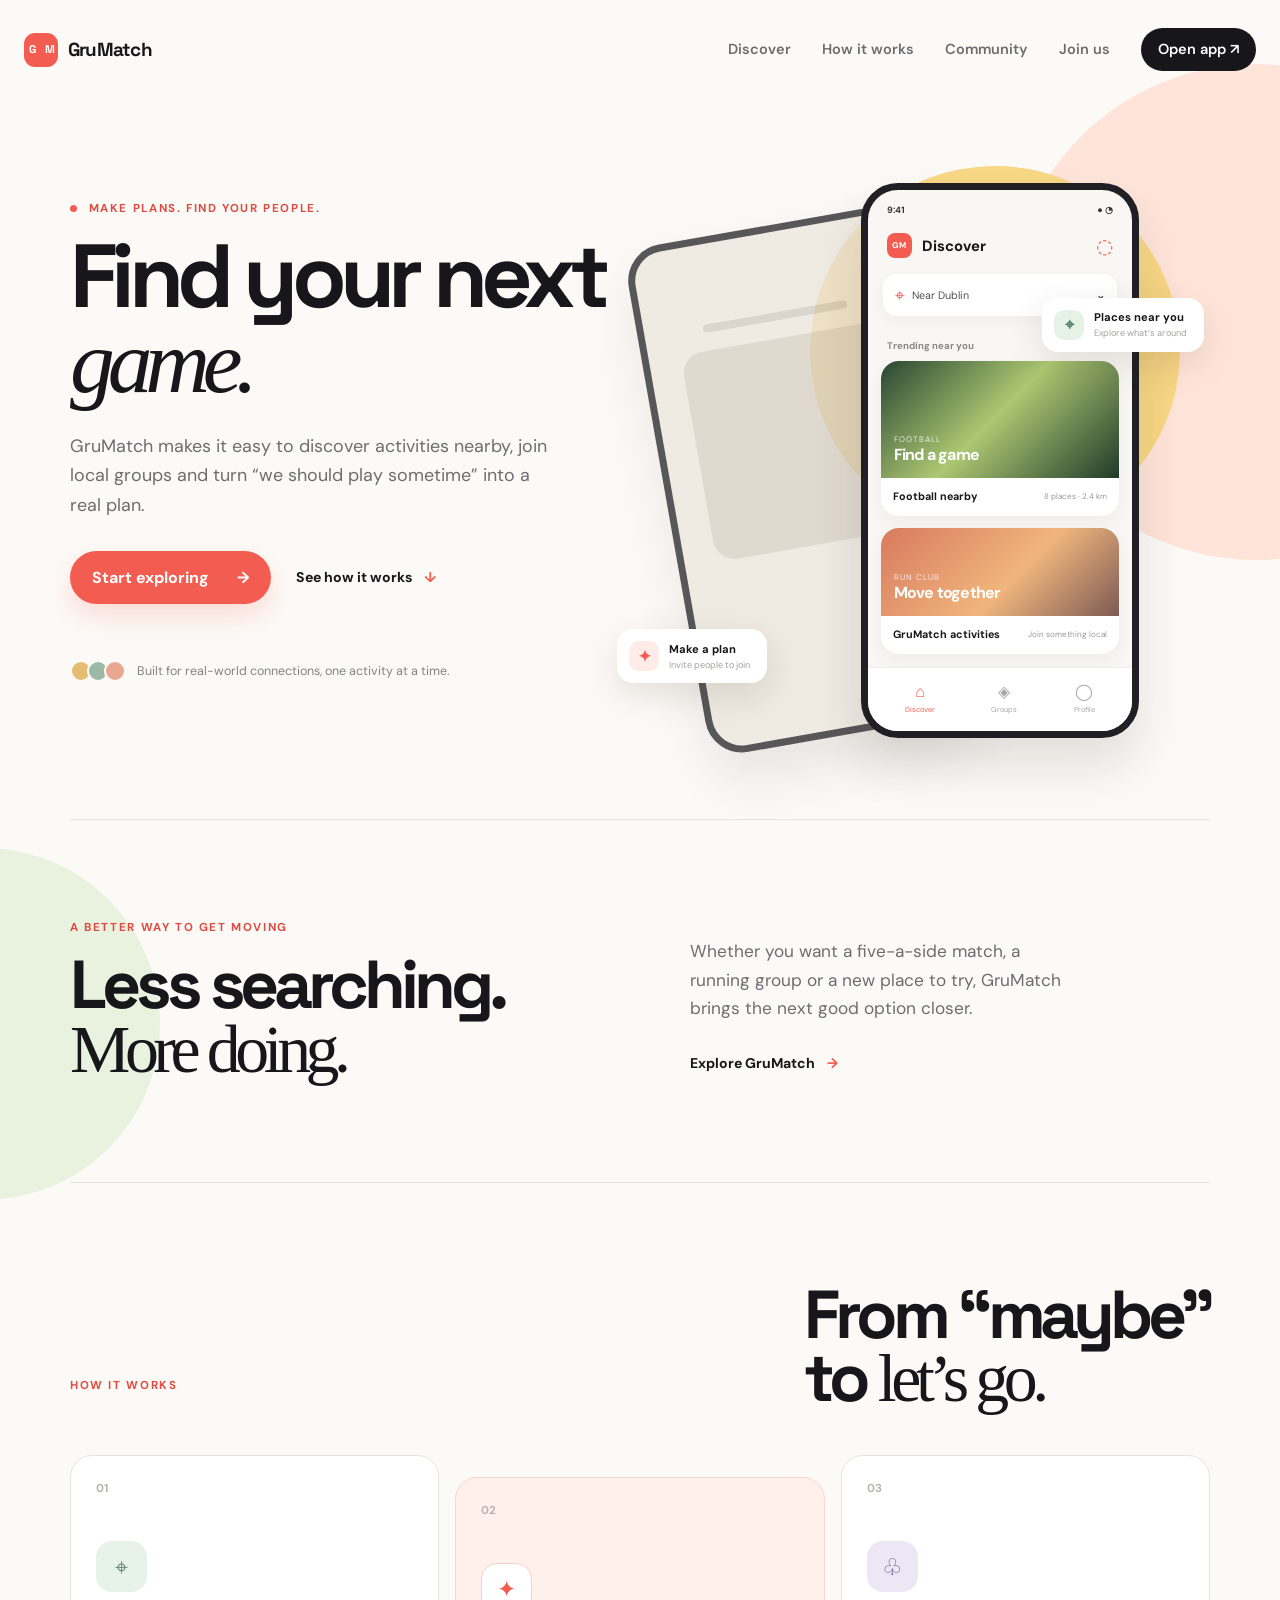
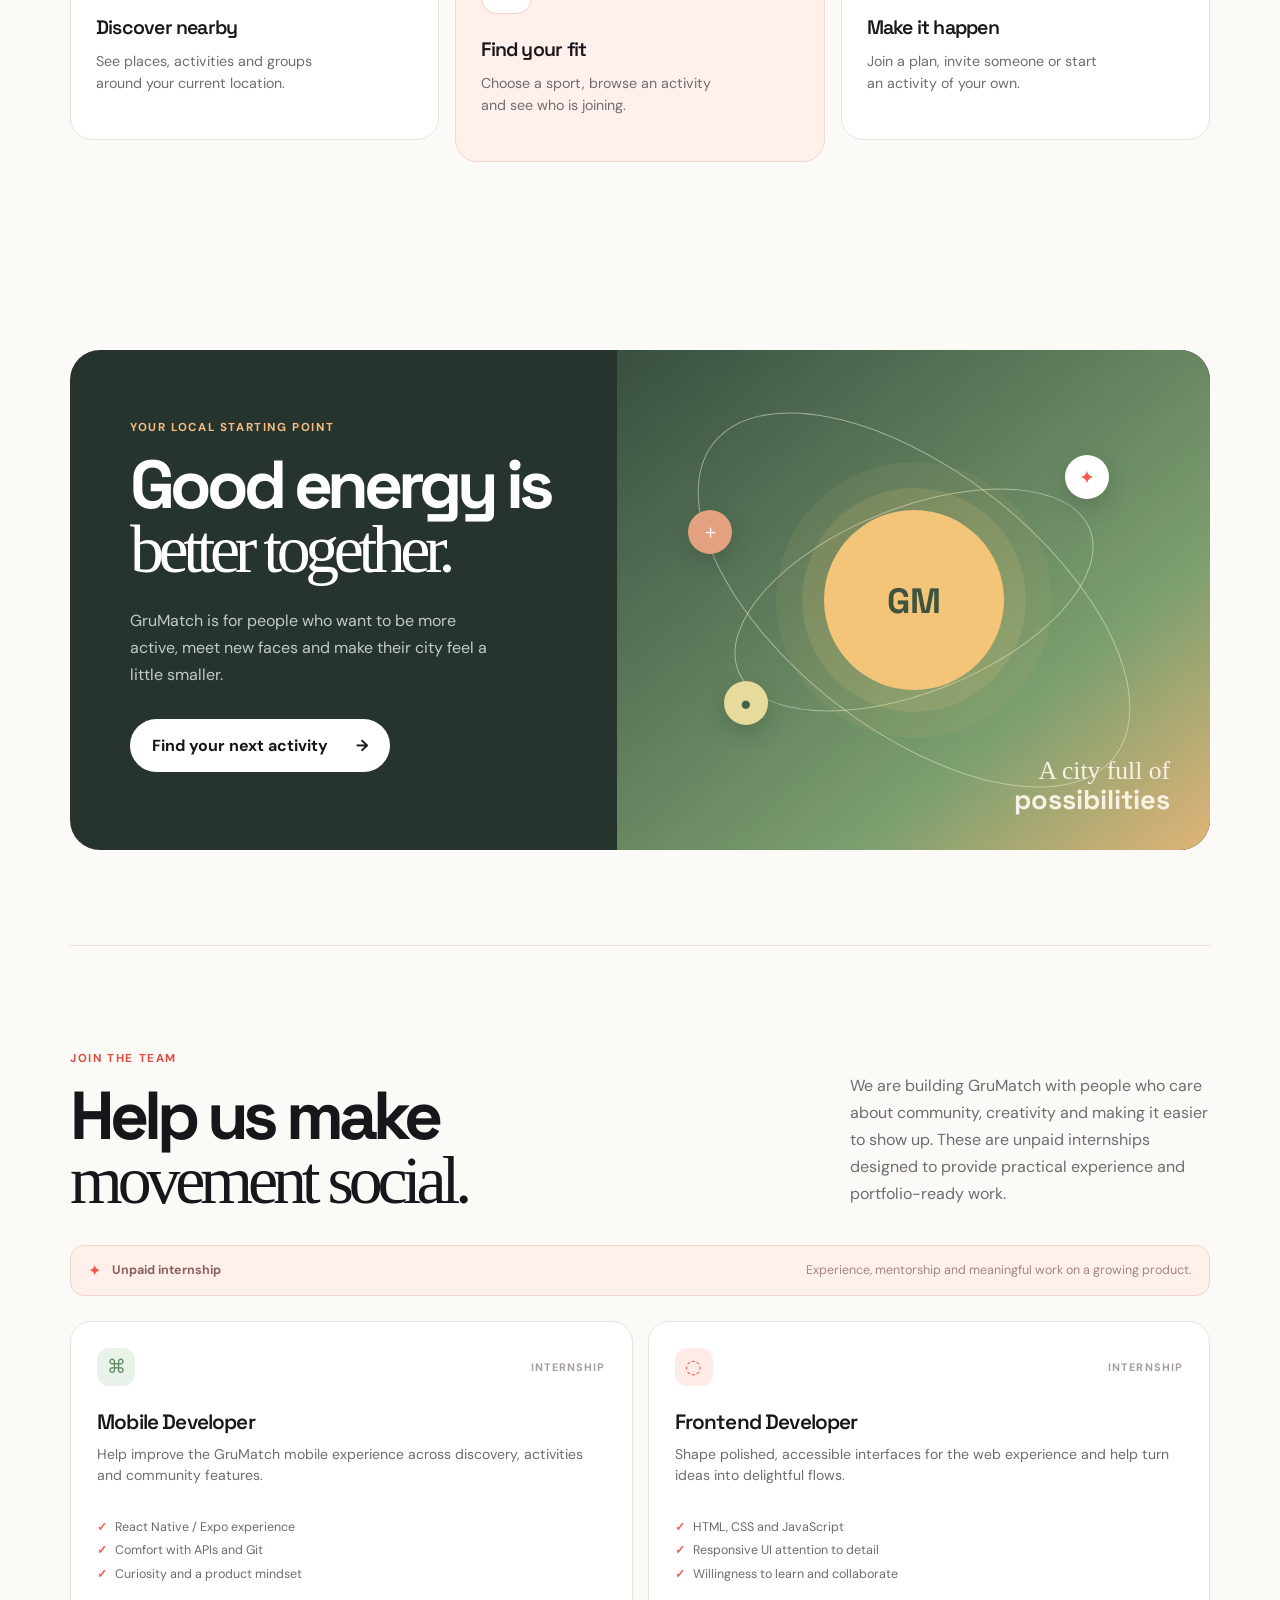
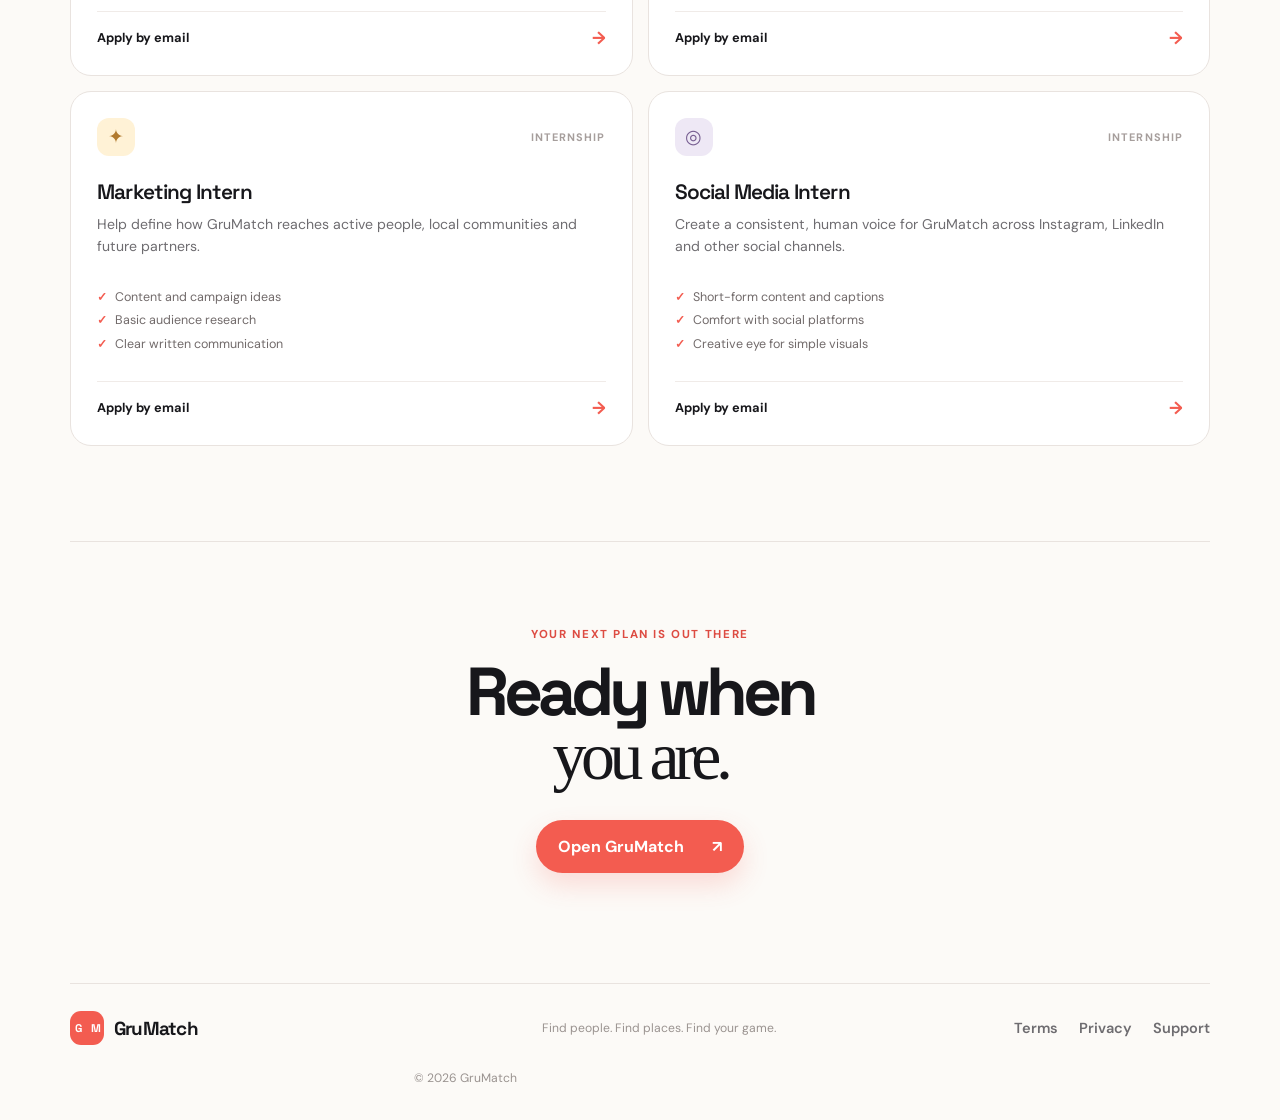
==== index.html @ a86fa511 "Serve landing page from GitHub Pages root" ====
<!doctype html>
<html lang="en">
  <head>
    <meta charset="UTF-8" />
    <meta name="viewport" content="width=device-width, initial-scale=1.0" />
    <meta name="description" content="GruMatch helps you discover nearby sports, activities and people to play with." />
    <meta name="theme-color" content="#f45c4e" />
    <title>GruMatch — Find your next game</title>
    <link rel="preconnect" href="https://fonts.googleapis.com" />
    <link rel="preconnect" href="https://fonts.gstatic.com" crossorigin />
    <link href="https://fonts.googleapis.com/css2?family=DM+Sans:wght@400;500;600;700&family=Space+Grotesk:wght@500;600;700&display=swap" rel="stylesheet" />
    <link rel="stylesheet" href="style.css" />
    <link rel="stylesheet" href="careers.css" />
  </head>
  <body>
    <div class="page-glow page-glow--one" aria-hidden="true"></div>
    <div class="page-glow page-glow--two" aria-hidden="true"></div>
    <header class="site-header">
      <a class="brand" href="#top" aria-label="GruMatch home"><span class="brand-mark" aria-hidden="true"><span>G</span><span>M</span></span><span>GruMatch</span></a>
      <button class="menu-toggle" type="button" aria-expanded="false" aria-controls="site-nav">Menu</button>
      <nav id="site-nav" class="site-nav" aria-label="Main navigation">
        <a href="#discover">Discover</a><a href="#how-it-works">How it works</a><a href="#community">Community</a><a href="#careers">Join us</a><a class="nav-cta" href="https://www.grumatch.com">Open app <span aria-hidden="true">↗</span></a>
      </nav>
    </header>
    <main id="top">
      <section class="hero section-shell">
        <div class="hero-copy">
          <p class="eyebrow"><span class="eyebrow-dot"></span> Make plans. Find your people.</p>
          <h1>Find your next <em>game.</em></h1>
          <p class="hero-lede">GruMatch makes it easy to discover activities nearby, join local groups and turn “we should play sometime” into a real plan.</p>
          <div class="hero-actions"><a class="button button--primary" href="https://www.grumatch.com">Start exploring <span aria-hidden="true">→</span></a><a class="text-link" href="#how-it-works">See how it works <span aria-hidden="true">↓</span></a></div>
          <div class="hero-note"><span class="mini-avatars" aria-hidden="true"><i></i><i></i><i></i></span><span>Built for real-world connections, one activity at a time.</span></div>
        </div>
        <div class="hero-visual" aria-label="GruMatch app preview">
          <div class="sun-disc" aria-hidden="true"></div>
          <div class="phone phone--back" aria-hidden="true"><div class="phone-top"></div><div class="ghost-line"></div><div class="ghost-card"></div></div>
          <div class="phone phone--front">
            <div class="phone-top"><span>9:41</span><span>● ◔</span></div><div class="app-header"><span class="app-logo">GM</span><strong>Discover</strong><span class="bell">◌</span></div>
            <div class="location-pill"><span>⌖</span> Near Dublin <b>⌄</b></div><p class="phone-label">Trending near you</p>
            <div class="activity-card"><div class="activity-art art--football"><span>FOOTBALL</span><strong>Find a game</strong></div><div class="activity-meta"><strong>Football nearby</strong><span>8 places · 2.4 km</span></div></div>
            <div class="activity-card"><div class="activity-art art--run"><span>RUN CLUB</span><strong>Move together</strong></div><div class="activity-meta"><strong>GruMatch activities</strong><span>Join something local</span></div></div>
            <div class="phone-tabs"><span class="active">⌂<small>Discover</small></span><span>◈<small>Groups</small></span><span>◯<small>Profile</small></span></div>
          </div>
          <div class="floating-tag floating-tag--near"><span class="tag-icon">⌖</span><span><strong>Places near you</strong><small>Explore what’s around</small></span></div><div class="floating-tag floating-tag--match"><span class="tag-icon tag-icon--coral">✦</span><span><strong>Make a plan</strong><small>Invite people to join</small></span></div>
        </div>
      </section>
      <section id="discover" class="section-shell section-block discover-block"><div class="section-intro"><p class="eyebrow">A better way to get moving</p><h2>Less searching.<br /><span>More doing.</span></h2></div><div class="discover-copy"><p>Whether you want a five-a-side match, a running group or a new place to try, GruMatch brings the next good option closer.</p><a class="arrow-link" href="https://www.grumatch.com">Explore GruMatch <span>→</span></a></div></section>
      <section id="how-it-works" class="section-shell section-block steps-block"><div class="section-heading"><p class="eyebrow">How it works</p><h2>From “maybe”<br />to <span>let’s go.</span></h2></div><div class="steps-grid"><article class="step-card"><div class="step-number">01</div><div class="step-icon step-icon--pin">⌖</div><h3>Discover nearby</h3><p>See places, activities and groups around your current location.</p></article><article class="step-card step-card--highlight"><div class="step-number">02</div><div class="step-icon step-icon--spark">✦</div><h3>Find your fit</h3><p>Choose a sport, browse an activity and see who is joining.</p></article><article class="step-card"><div class="step-number">03</div><div class="step-icon step-icon--people">♧</div><h3>Make it happen</h3><p>Join a plan, invite someone or start an activity of your own.</p></article></div></section>
      <section id="community" class="section-shell community-block"><div class="community-panel"><div class="community-copy"><p class="eyebrow">Your local starting point</p><h2>Good energy is<br /><span>better together.</span></h2><p>GruMatch is for people who want to be more active, meet new faces and make their city feel a little smaller.</p><a class="button button--light" href="https://www.grumatch.com">Find your next activity <span aria-hidden="true">→</span></a></div><div class="community-art" aria-hidden="true"><div class="orbit orbit--one"></div><div class="orbit orbit--two"></div><div class="community-sun">GM</div><div class="person person--one">✦</div><div class="person person--two">●</div><div class="person person--three">＋</div><div class="community-caption">A city full of<br /><strong>possibilities</strong></div></div></div></section>
      <section id="careers" class="section-shell careers-block">
        <div class="careers-heading"><div><p class="eyebrow">Join the team</p><h2>Help us make<br /><span>movement social.</span></h2></div><p>We are building GruMatch with people who care about community, creativity and making it easier to show up. These are unpaid internships designed to provide practical experience and portfolio-ready work.</p></div>
        <div class="careers-note"><span>✦</span><strong>Unpaid internship</strong><span>Experience, mentorship and meaningful work on a growing product.</span></div>
        <div class="job-grid">
          <article class="job-card"><div class="job-top"><span class="job-icon">⌘</span><span class="job-type">Internship</span></div><h3>Mobile Developer</h3><p>Help improve the GruMatch mobile experience across discovery, activities and community features.</p><ul><li>React Native / Expo experience</li><li>Comfort with APIs and Git</li><li>Curiosity and a product mindset</li></ul><a href="mailto:supportgrumatch@gmail.com?subject=Mobile%20Developer%20Internship" class="job-link">Apply by email <span>→</span></a></article>
          <article class="job-card"><div class="job-top"><span class="job-icon job-icon--coral">◌</span><span class="job-type">Internship</span></div><h3>Frontend Developer</h3><p>Shape polished, accessible interfaces for the web experience and help turn ideas into delightful flows.</p><ul><li>HTML, CSS and JavaScript</li><li>Responsive UI attention to detail</li><li>Willingness to learn and collaborate</li></ul><a href="mailto:supportgrumatch@gmail.com?subject=Frontend%20Developer%20Internship" class="job-link">Apply by email <span>→</span></a></article>
          <article class="job-card"><div class="job-top"><span class="job-icon job-icon--gold">✦</span><span class="job-type">Internship</span></div><h3>Marketing Intern</h3><p>Help define how GruMatch reaches active people, local communities and future partners.</p><ul><li>Content and campaign ideas</li><li>Basic audience research</li><li>Clear written communication</li></ul><a href="mailto:supportgrumatch@gmail.com?subject=Marketing%20Internship" class="job-link">Apply by email <span>→</span></a></article>
          <article class="job-card"><div class="job-top"><span class="job-icon job-icon--purple">◎</span><span class="job-type">Internship</span></div><h3>Social Media Intern</h3><p>Create a consistent, human voice for GruMatch across Instagram, LinkedIn and other social channels.</p><ul><li>Short-form content and captions</li><li>Comfort with social platforms</li><li>Creative eye for simple visuals</li></ul><a href="mailto:supportgrumatch@gmail.com?subject=Social%20Media%20Internship" class="job-link">Apply by email <span>→</span></a></article>
        </div>
      </section>
      <section class="section-shell final-cta"><p class="eyebrow">Your next plan is out there</p><h2>Ready when<br /><span>you are.</span></h2><a class="button button--primary" href="https://www.grumatch.com">Open GruMatch <span aria-hidden="true">↗</span></a></section>
    </main>
    <footer class="site-footer section-shell"><a class="brand" href="#top"><span class="brand-mark" aria-hidden="true"><span>G</span><span>M</span></span><span>GruMatch</span></a><p>Find people. Find places. Find your game.</p><div class="footer-links"><a href="https://www.grumatch.com/terms">Terms</a><a href="https://www.grumatch.com/privacy">Privacy</a><a href="mailto:supportgrumatch@gmail.com">Support</a></div><small>© 2026 GruMatch</small></footer>
    <script>const toggle=document.querySelector('.menu-toggle'),nav=document.querySelector('.site-nav');toggle?.addEventListener('click',()=>{const open=nav.classList.toggle('is-open');toggle.setAttribute('aria-expanded',String(open))});nav?.querySelectorAll('a').forEach(link=>link.addEventListener('click',()=>{nav.classList.remove('is-open');toggle?.setAttribute('aria-expanded','false')}));</script>
  </body>
</html>
---- style.css ----
:root{--ink:#17171b;--muted:#6e6c70;--coral:#f35c50;--coral-dark:#dd4b42;--peach:#fff0ec;--cream:#fcfaf7;--line:#e9e3df;--serif:Georgia,'Times New Roman',serif;--display:'Space Grotesk',sans-serif;--body:'DM Sans',sans-serif}*{box-sizing:border-box}html{scroll-behavior:smooth}body{margin:0;background:var(--cream);color:var(--ink);font-family:var(--body);overflow-x:hidden}.page-glow{position:absolute;z-index:-1;border-radius:50%;pointer-events:none}.page-glow--one{width:31rem;height:31rem;top:4rem;right:-14rem;background:#ffe5d9}.page-glow--two{width:22rem;height:22rem;top:53rem;left:-12rem;background:#e9f1df}.section-shell{width:min(1140px,calc(100% - 48px));margin-inline:auto}.site-header{width:min(1240px,calc(100% - 48px));margin:0 auto;display:flex;align-items:center;justify-content:space-between;padding:28px 0;position:relative;z-index:5}.brand{display:inline-flex;align-items:center;gap:10px;color:var(--ink);font-family:var(--display);font-size:1.18rem;font-weight:700;text-decoration:none;letter-spacing:-.04em}.brand-mark{display:inline-grid;grid-template-columns:1fr 1fr;gap:1px;width:34px;height:34px;background:var(--coral);border-radius:11px;color:#fff;place-items:center;font-family:var(--display);font-size:.7rem;letter-spacing:-.1em;line-height:1}.site-nav{display:flex;align-items:center;gap:31px}.site-nav a,.footer-links a{color:var(--muted);text-decoration:none;font-size:.91rem;font-weight:600}.site-nav a:hover,.footer-links a:hover{color:var(--coral)}.site-nav .nav-cta{padding:12px 17px;background:var(--ink);border-radius:999px;color:#fff}.menu-toggle{display:none;background:none;border:1px solid var(--line);border-radius:99px;padding:9px 14px;font:600 .82rem var(--body)}.hero{display:grid;grid-template-columns:48% 52%;align-items:center;min-height:675px;padding:55px 0 90px}.eyebrow{margin:0 0 18px;color:var(--coral-dark);font-size:.72rem;font-weight:700;letter-spacing:.14em;text-transform:uppercase}.eyebrow-dot{display:inline-block;width:7px;height:7px;margin-right:7px;border-radius:50%;background:var(--coral)}.hero h1,.section-intro h2,.section-heading h2,.community-copy h2,.final-cta h2{margin:0;font:700 clamp(3.6rem,7vw,6.5rem)/.94 var(--display);letter-spacing:-.075em}.hero h1 em,.section-intro h2 span,.section-heading h2 span,.community-copy h2 span,.final-cta h2 span{font-family:var(--serif);font-weight:400;letter-spacing:-.08em}.hero-lede{max-width:490px;margin:28px 0 30px;color:var(--muted);font-size:1.12rem;line-height:1.65}.hero-actions{display:flex;align-items:center;gap:25px}.button{display:inline-flex;align-items:center;gap:28px;border-radius:999px;padding:16px 22px;font-weight:700;text-decoration:none;transition:transform .2s,background .2s}.button:hover{transform:translateY(-2px)}.button--primary{background:var(--coral);color:#fff;box-shadow:0 12px 27px #f35c5030}.button--primary:hover{background:var(--coral-dark)}.button--light{background:#fff;color:var(--ink)}.text-link,.arrow-link{color:var(--ink);text-decoration:none;font-size:.88rem;font-weight:700}.text-link span,.arrow-link span{margin-left:9px;color:var(--coral)}.hero-note{display:flex;align-items:center;gap:11px;margin-top:56px;color:#858187;font-size:.78rem}.mini-avatars{display:flex}.mini-avatars i{display:block;width:22px;height:22px;border:2px solid var(--cream);border-radius:50%;margin-left:-5px;background:#eaa690}.mini-avatars i:first-child{margin-left:0;background:#e6bb72}.mini-avatars i:nth-child(2){background:#9cb9a6}.hero-visual{position:relative;min-height:575px}.sun-disc{position:absolute;right:5%;top:2%;width:370px;height:370px;background:#f8d785;border-radius:50%}.phone{position:absolute;width:278px;border:7px solid #202024;border-radius:37px;background:#f9f7f4;box-shadow:0 28px 50px #2a1e191f}.phone--back{left:8%;top:12%;height:515px;transform:rotate(-10deg);background:#ebe5dc;opacity:.75}.phone--back .phone-top{height:50px}.ghost-line{width:55%;height:8px;margin:30px auto 18px;border-radius:10px;background:#d0c9bf}.ghost-card{width:76%;height:210px;margin:auto;border-radius:22px;background:#d7cfc4}.phone--front{right:12%;top:5%;height:555px;overflow:hidden;z-index:2}.phone-top{display:flex;justify-content:space-between;padding:14px 19px 5px;color:#343338;font-size:.57rem;font-weight:700}.app-header{display:flex;align-items:center;gap:10px;padding:12px 19px 15px;font-size:.93rem}.app-logo{display:grid;width:25px;height:25px;place-items:center;border-radius:8px;background:var(--coral);color:#fff;font-size:.52rem;font-weight:700}.bell{margin-left:auto;color:var(--coral);font-size:1.25rem}.location-pill{display:flex;align-items:center;gap:7px;margin:0 15px;padding:10px 12px;border-radius:14px;background:#fff;color:#55515a;font-size:.67rem;box-shadow:0 5px 15px #32200e0b}.location-pill span{color:var(--coral);font-size:1.05rem}.location-pill b{margin-left:auto}.phone-label{padding:0 19px;margin:23px 0 9px;font-size:.6rem;color:#89858b;font-weight:700}.activity-card{margin:0 13px 12px;overflow:hidden;border-radius:18px;background:#fff;box-shadow:0 7px 17px #3020150c}.activity-art{height:117px;padding:13px;display:flex;flex-direction:column;justify-content:flex-end;color:#fff}.activity-art span{font-size:.5rem;letter-spacing:.12em;opacity:.82}.activity-art strong{font-size:1rem;letter-spacing:-.05em}.art--football{background:linear-gradient(135deg,#284633,#adc872 48%,#203a2a)}.art--run{height:88px;background:linear-gradient(135deg,#d87a5f,#f1b67d 56%,#7d5a55)}.activity-meta{display:flex;justify-content:space-between;gap:5px;padding:11px 12px 13px;align-items:center}.activity-meta strong{font-size:.67rem}.activity-meta span{color:#9a9597;font-size:.5rem}.phone-tabs{position:absolute;bottom:0;left:0;right:0;display:flex;justify-content:space-around;padding:13px 9px 17px;background:#fff;border-top:1px solid #f0ece9}.phone-tabs span{display:flex;align-items:center;flex-direction:column;color:#aaa5a5;font-size:1rem}.phone-tabs span.active{color:var(--coral)}.phone-tabs small{margin-top:3px;font-size:.46rem}.floating-tag{display:flex;position:absolute;align-items:center;gap:10px;z-index:3;padding:12px 17px 12px 12px;background:#fff;border-radius:16px;box-shadow:0 12px 35px #432d2020}.floating-tag strong,.floating-tag small{display:block}.floating-tag strong{font-size:.7rem}.floating-tag small{margin-top:3px;color:#aaa0a0;font-size:.57rem}.tag-icon{display:grid;width:30px;height:30px;place-items:center;border-radius:10px;background:#e6f2e6;color:#56836a;font-weight:700}.tag-icon--coral{background:#ffebe7;color:var(--coral)}.floating-tag--near{top:25%;right:1%}.floating-tag--match{bottom:8%;left:0}.section-block{padding:100px 0}.discover-block{display:grid;grid-template-columns:1fr 1fr;gap:100px;border-top:1px solid var(--line)}.section-intro h2,.section-heading h2,.community-copy h2,.final-cta h2{font-size:clamp(3rem,5.3vw,5.3rem)}.discover-copy{align-self:end;max-width:380px;padding-bottom:9px}.discover-copy p{margin:0 0 29px;color:var(--muted);font-size:1.08rem;line-height:1.65}.steps-block{border-top:1px solid var(--line)}.section-heading{display:flex;align-items:end;justify-content:space-between;margin-bottom:44px}.steps-grid{display:grid;grid-template-columns:repeat(3,1fr);gap:16px}.step-card{position:relative;min-height:285px;padding:25px;border:1px solid var(--line);border-radius:22px;background:#fff}.step-card--highlight{background:var(--peach);border-color:#f6d6ce;transform:translateY(22px)}.step-number{color:#b9b2ad;font-size:.72rem;font-weight:700}.step-icon{display:grid;width:51px;height:51px;margin:45px 0 23px;place-items:center;border-radius:16px;background:#e7f2e8;color:#628a70;font-size:1.45rem}.step-icon--spark{background:#fff;color:var(--coral);border:1px solid #f5d1ca}.step-icon--people{background:#ede7f5;color:#776292}.step-card h3{margin:0 0 10px;font:600 1.22rem var(--display);letter-spacing:-.04em}.step-card p{max-width:230px;margin:0;color:var(--muted);font-size:.89rem;line-height:1.55}.community-block{padding:110px 0 95px}.community-panel{display:grid;grid-template-columns:48% 52%;min-height:500px;overflow:hidden;border-radius:30px;background:#26342d;color:#fff}.community-copy{padding:70px 60px}.community-copy .eyebrow{color:#f8bd83}.community-copy p:not(.eyebrow){max-width:360px;margin:25px 0 31px;color:#c1cbc4;line-height:1.7}.community-art{position:relative;overflow:hidden;background:linear-gradient(140deg,#384f41,#7b9f6f 70%,#e1b477)}.community-sun{position:absolute;left:50%;top:50%;display:grid;width:180px;height:180px;place-items:center;transform:translate(-50%,-50%);border-radius:50%;background:#f2c579;color:#40533f;font:700 2.2rem var(--display);box-shadow:0 0 0 22px #f2c57925,0 0 0 48px #f2c57912}.orbit{position:absolute;left:50%;top:50%;border:1px solid #f8f2dc80;border-radius:50%;transform:translate(-50%,-50%) rotate(-22deg)}.orbit--one{width:380px;height:185px}.orbit--two{width:510px;height:260px;transform:translate(-50%,-50%) rotate(38deg)}.person{position:absolute;display:grid;width:44px;height:44px;place-items:center;border-radius:50%;background:#fff;color:var(--coral);font-size:1.2rem;box-shadow:0 8px 20px #26342d38}.person--one{top:21%;right:17%}.person--two{bottom:25%;left:18%;background:#e7db9c;color:#43604a}.person--three{top:32%;left:12%;background:#e3a17f;color:#fff}.community-caption{position:absolute;right:40px;bottom:35px;text-align:right;color:#f8f1e5;font:400 1.6rem/1.1 var(--serif)}.community-caption strong{font-family:var(--display);font-size:1.7rem}.final-cta{padding:85px 0 110px;text-align:center;border-top:1px solid var(--line)}.final-cta h2{margin-bottom:32px}.site-footer{display:grid;grid-template-columns:1fr 1fr auto;align-items:center;gap:25px;padding:27px 0 34px;border-top:1px solid var(--line)}.site-footer p,.site-footer small{color:#9a9390;font-size:.76rem}.site-footer p{margin:0}.footer-links{display:flex;justify-content:center;gap:21px}.site-footer small{text-align:right}@media(max-width:850px){.site-header{padding:20px 0}.menu-toggle{display:block}.site-nav{display:none;position:absolute;left:0;right:0;top:72px;flex-direction:column;align-items:stretch;gap:0;padding:10px;border:1px solid var(--line);border-radius:16px;background:#fff;box-shadow:0 15px 35px #27160e1b}.site-nav.is-open{display:flex}.site-nav a{padding:14px 12px}.site-nav .nav-cta{text-align:center}.hero{grid-template-columns:1fr;padding-top:40px}.hero-copy{max-width:620px}.hero-visual{margin:35px auto 0;width:min(100%,540px)}.discover-block{gap:42px}.community-copy{padding:55px 36px}.site-footer{grid-template-columns:1fr 1fr}.site-footer p{display:none}.site-footer small{text-align:left}}@media(max-width:560px){.section-shell,.site-header{width:calc(100% - 34px)}.hero{min-height:auto;padding:36px 0 50px}.hero h1{font-size:3.55rem}.hero-lede{font-size:1rem}.hero-actions{align-items:flex-start;flex-direction:column;gap:18px}.hero-note{margin-top:38px;line-height:1.4}.hero-visual{min-height:500px;transform:scale(.84);transform-origin:top center;width:120%;margin-left:-10%;margin-bottom:-68px}.sun-disc{width:295px;height:295px}.phone--front{right:8%}.phone--back{left:2%}.floating-tag--near{right:-3%}.floating-tag--match{left:-2%}.section-block{padding:73px 0}.discover-block{display:block}.discover-copy{margin-top:30px}.section-heading{display:block;margin-bottom:29px}.steps-grid{grid-template-columns:1fr;gap:12px}.step-card--highlight{transform:none}.step-card{min-height:220px}.step-icon{margin:28px 0 18px}.community-block{padding:65px 0}.community-panel{display:block}.community-copy{padding:45px 27px}.community-art{min-height:330px}.site-footer{display:flex;flex-wrap:wrap;justify-content:space-between}.footer-links{order:3;width:100%;justify-content:flex-start}.site-footer small{margin-left:auto}.final-cta{padding:70px 0 85px}}
---- careers.css ----
.careers-block{padding:105px 0 95px;border-top:1px solid var(--line)}
.careers-heading{display:grid;grid-template-columns:1fr 360px;align-items:end;gap:80px;margin-bottom:32px}
.careers-heading h2{margin:0;font:700 clamp(3rem,5.3vw,5.3rem)/.94 var(--display);letter-spacing:-.075em}
.careers-heading h2 span{font-family:var(--serif);font-weight:400}
.careers-heading>p{margin:0 0 5px;color:var(--muted);font-size:1rem;line-height:1.7}
.careers-note{display:flex;align-items:center;gap:11px;margin-bottom:25px;padding:14px 17px;border:1px solid #f3d4cb;border-radius:14px;background:var(--peach);color:#8c625c;font-size:.78rem}
.careers-note span:first-child{color:var(--coral);font-size:1rem}.careers-note span:last-child{margin-left:auto;color:#a4857f}
.job-grid{display:grid;grid-template-columns:repeat(2,1fr);gap:15px}.job-card{padding:26px;border:1px solid var(--line);border-radius:21px;background:#fff;transition:transform .2s,box-shadow .2s}.job-card:hover{transform:translateY(-3px);box-shadow:0 16px 35px #3921160c}.job-top{display:flex;align-items:center;justify-content:space-between}.job-icon{display:grid;width:38px;height:38px;place-items:center;border-radius:12px;background:#e8f2e8;color:#5f8c68;font-size:1.18rem}.job-icon--coral{background:#ffebe7;color:var(--coral)}.job-icon--gold{background:#fff2d6;color:#b17a2e}.job-icon--purple{background:#eee8f5;color:#765d90}.job-type{color:#a69e9c;font-size:.68rem;font-weight:700;text-transform:uppercase;letter-spacing:.1em}.job-card h3{margin:23px 0 9px;font:600 1.3rem var(--display);letter-spacing:-.04em}.job-card>p{min-height:55px;margin:0;color:var(--muted);font-size:.88rem;line-height:1.55}.job-card ul{margin:17px 0 24px;padding:0;list-style:none;color:#716a6a;font-size:.78rem;line-height:1.9}.job-card li:before{content:'✓';margin-right:8px;color:var(--coral);font-weight:700}.job-link{display:flex;align-items:center;justify-content:space-between;padding-top:15px;border-top:1px solid #f0ebe8;color:var(--ink);font-size:.8rem;font-weight:700;text-decoration:none}.job-link span{color:var(--coral);font-size:1.1rem}
@media(max-width:850px){.careers-heading{grid-template-columns:1fr;gap:27px}.careers-heading>p{max-width:560px}.job-grid{grid-template-columns:1fr}}
@media(max-width:560px){.careers-block{padding:73px 0 65px}.careers-note{align-items:flex-start;flex-wrap:wrap}.careers-note span:last-child{width:100%;margin-left:28px}.job-card{padding:22px}.job-card>p{min-height:0}}
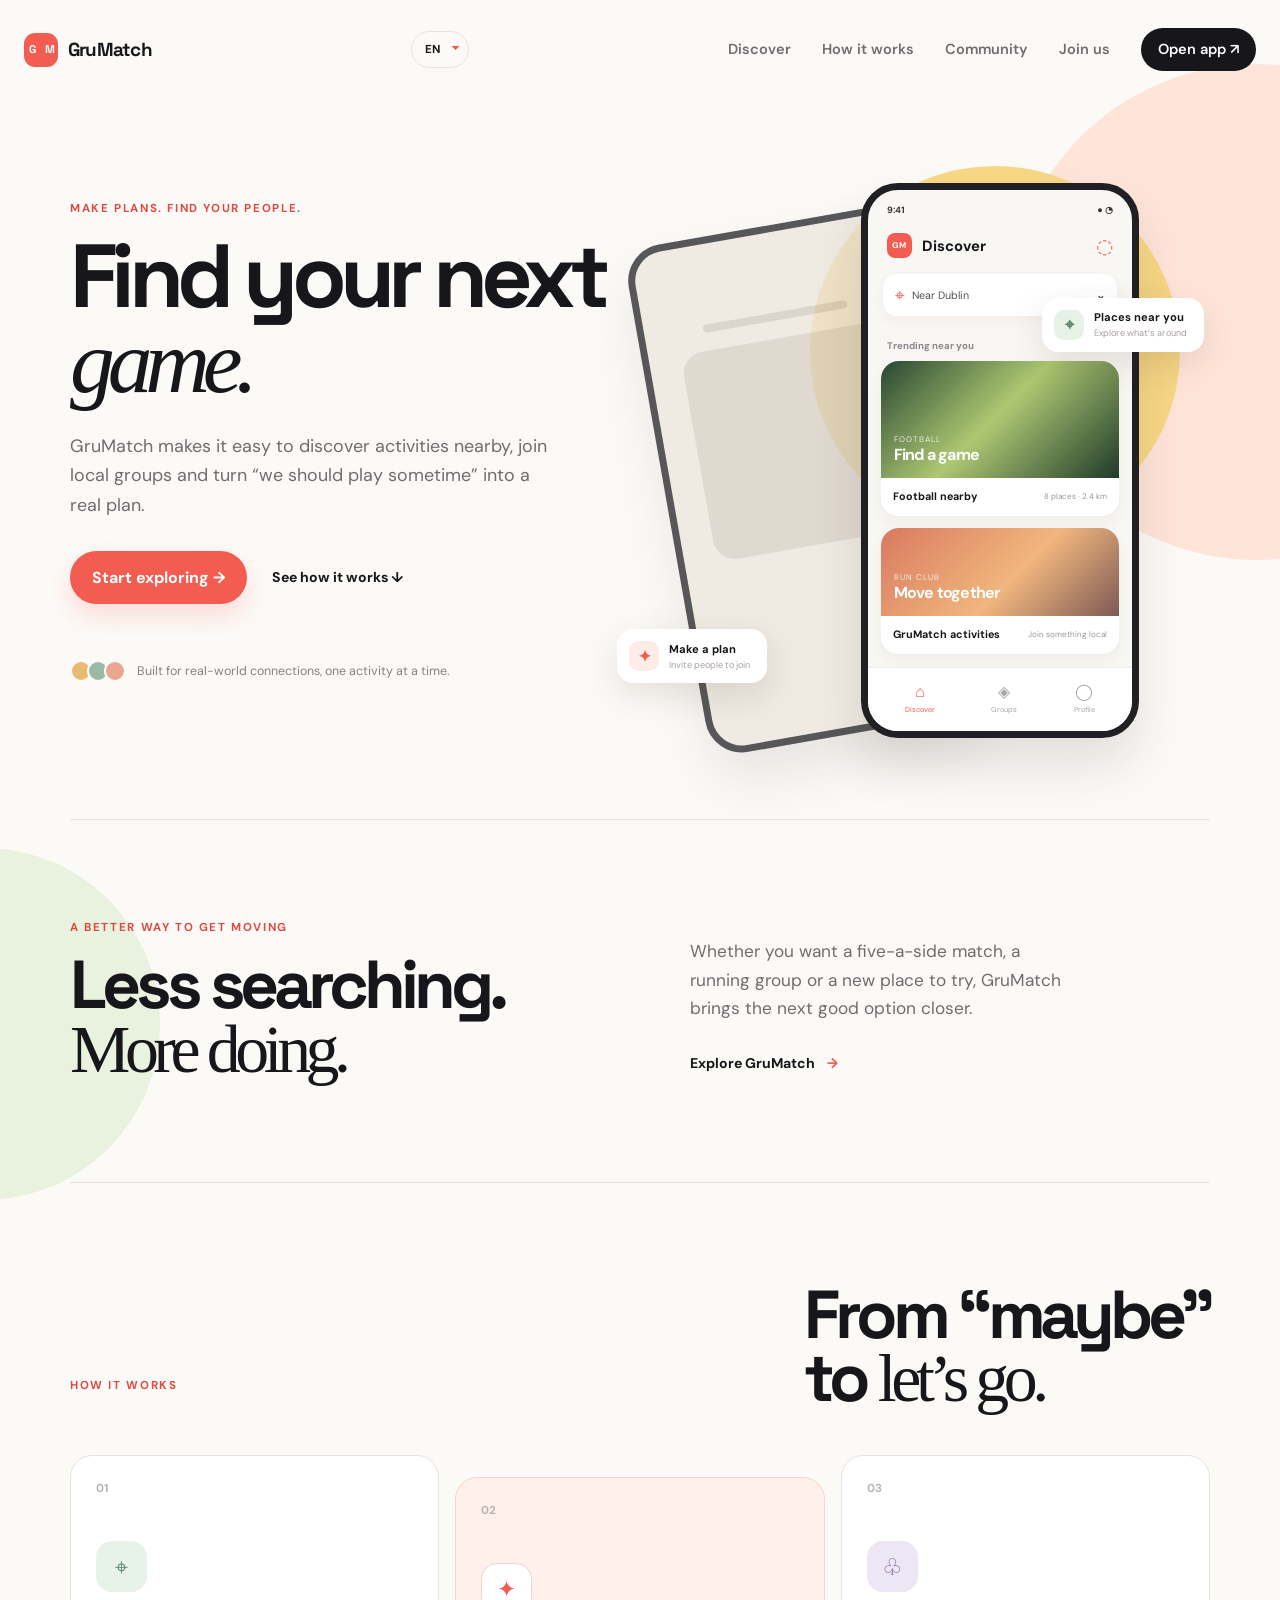
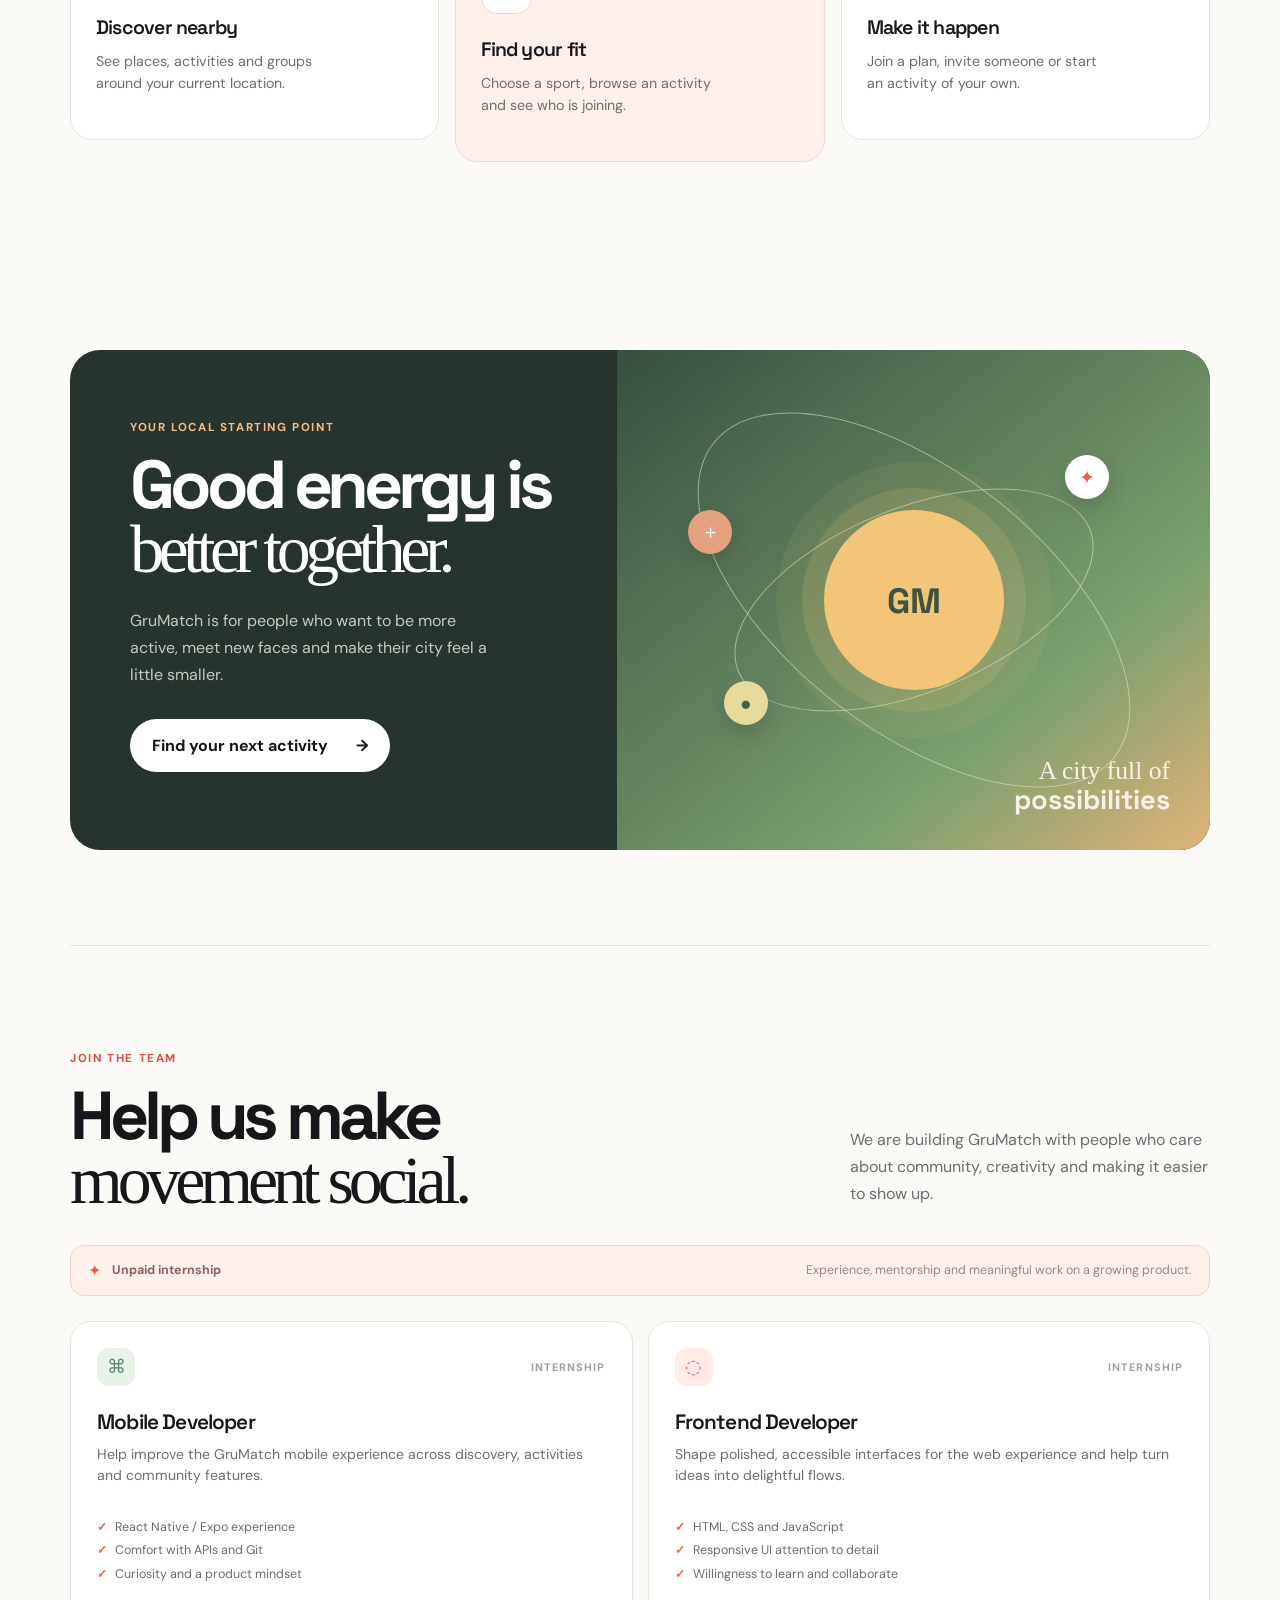
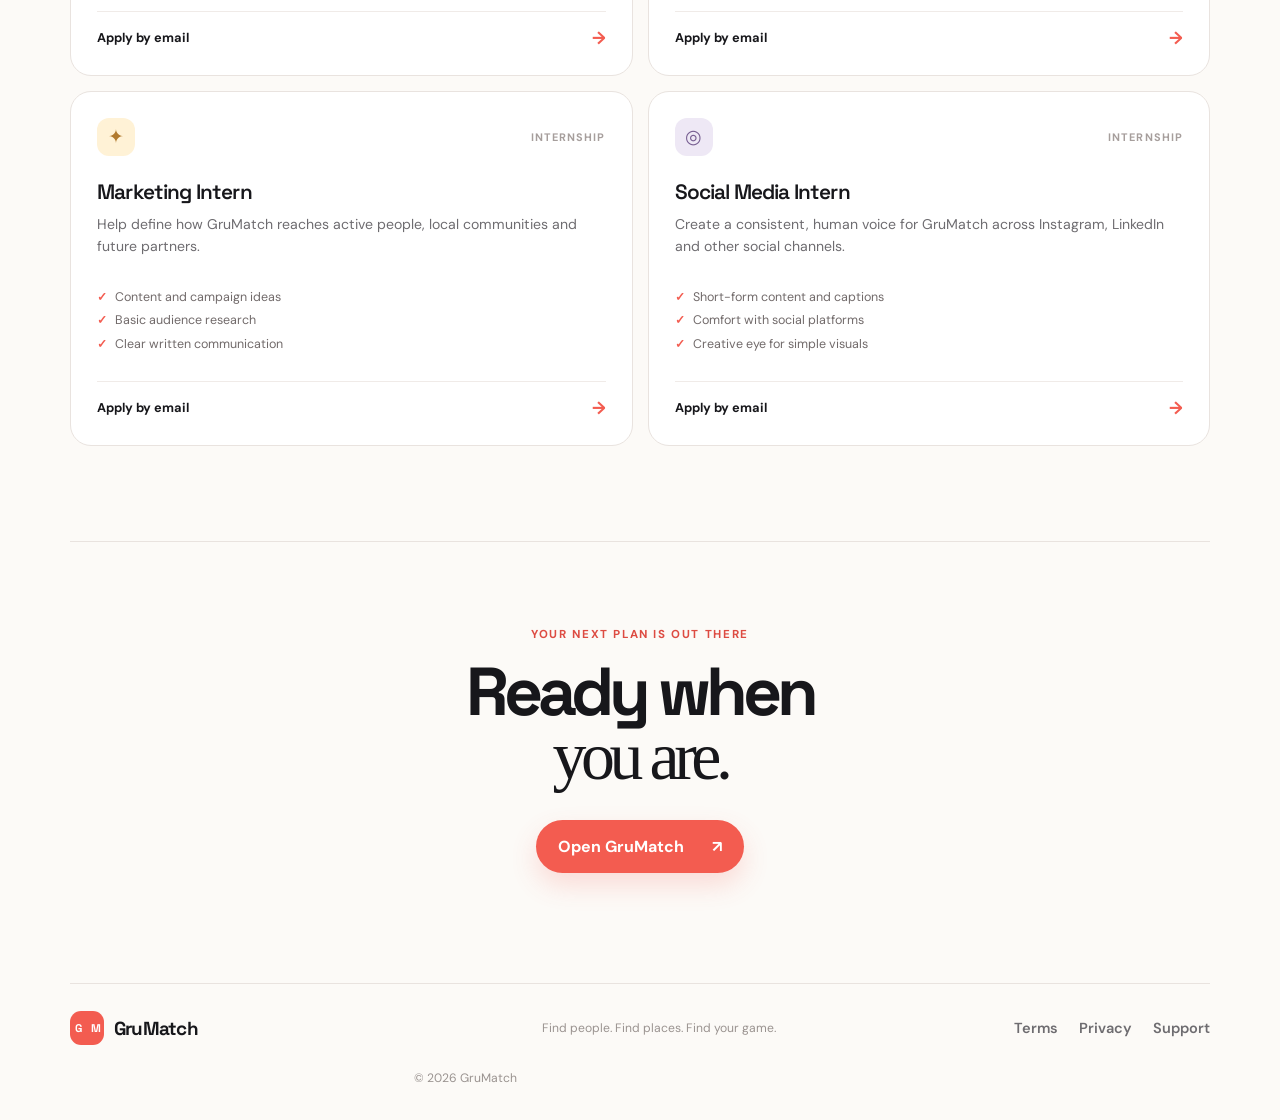
==== commit 50391545: "Add English and Portuguese language switcher" ====
--- a/index.html
+++ b/index.html
@@ -11,13 +11,14 @@
     <link href="https://fonts.googleapis.com/css2?family=DM+Sans:wght@400;500;600;700&family=Space+Grotesk:wght@500;600;700&display=swap" rel="stylesheet" />
     <link rel="stylesheet" href="style.css" />
     <link rel="stylesheet" href="careers.css" />
+    <link rel="stylesheet" href="language.css" />
   </head>
   <body>
     <div class="page-glow page-glow--one" aria-hidden="true"></div>
     <div class="page-glow page-glow--two" aria-hidden="true"></div>
     <header class="site-header">
       <a class="brand" href="#top" aria-label="GruMatch home"><span class="brand-mark" aria-hidden="true"><span>G</span><span>M</span></span><span>GruMatch</span></a>
-      <button class="menu-toggle" type="button" aria-expanded="false" aria-controls="site-nav">Menu</button>
+      <div class="header-actions"><label class="language-picker"><span class="sr-only">Language</span><select id="language-select" aria-label="Language"><option value="en">EN</option><option value="pt">PT</option></select></label><button class="menu-toggle" type="button" aria-expanded="false" aria-controls="site-nav">Menu</button></div>
       <nav id="site-nav" class="site-nav" aria-label="Main navigation">
         <a href="#discover">Discover</a><a href="#how-it-works">How it works</a><a href="#community">Community</a><a href="#careers">Join us</a><a class="nav-cta" href="https://www.grumatch.com">Open app <span aria-hidden="true">↗</span></a>
       </nav>
@@ -60,7 +61,10 @@
       <section class="section-shell final-cta"><p class="eyebrow">Your next plan is out there</p><h2>Ready when<br /><span>you are.</span></h2><a class="button button--primary" href="https://www.grumatch.com">Open GruMatch <span aria-hidden="true">↗</span></a></section>
     </main>
     <footer class="site-footer section-shell"><a class="brand" href="#top"><span class="brand-mark" aria-hidden="true"><span>G</span><span>M</span></span><span>GruMatch</span></a><p>Find people. Find places. Find your game.</p><div class="footer-links"><a href="https://www.grumatch.com/terms">Terms</a><a href="https://www.grumatch.com/privacy">Privacy</a><a href="mailto:supportgrumatch@gmail.com">Support</a></div><small>© 2026 GruMatch</small></footer>
-    <script>const toggle=document.querySelector('.menu-toggle'),nav=document.querySelector('.site-nav');toggle?.addEventListener('click',()=>{const open=nav.classList.toggle('is-open');toggle.setAttribute('aria-expanded',String(open))});nav?.querySelectorAll('a').forEach(link=>link.addEventListener('click',()=>{nav.classList.remove('is-open');toggle?.setAttribute('aria-expanded','false')}));</script>
+    <script>
+      const toggle=document.querySelector('.menu-toggle'),nav=document.querySelector('.site-nav');toggle?.addEventListener('click',()=>{const open=nav.classList.toggle('is-open');toggle.setAttribute('aria-expanded',String(open))});nav?.querySelectorAll('a').forEach(link=>link.addEventListener('click',()=>{nav.classList.remove('is-open');toggle?.setAttribute('aria-expanded','false')}));
+      const copy={en:{nav:['Discover','How it works','Community','Join us','Open app ↗'],heroEyebrow:'Make plans. Find your people.',heroTitle:'Find your next <em>game.</em>',heroLead:'GruMatch makes it easy to discover activities nearby, join local groups and turn “we should play sometime” into a real plan.',heroButton:'Start exploring →',heroLink:'See how it works ↓',discoverEyebrow:'A better way to get moving',discoverTitle:'Less searching.<br><span>More doing.</span>',discoverText:'Whether you want a five-a-side match, a running group or a new place to try, GruMatch brings the next good option closer.',howEyebrow:'How it works',howTitle:'From “maybe”<br>to <span>let’s go.</span>',communityEyebrow:'Your local starting point',communityTitle:'Good energy is<br><span>better together.</span>',communityText:'GruMatch is for people who want to be more active, meet new faces and make their city feel a little smaller.',careersEyebrow:'Join the team',careersTitle:'Help us make<br><span>movement social.</span>',careersText:'We are building GruMatch with people who care about community, creativity and making it easier to show up.',finalEyebrow:'Your next plan is out there',finalTitle:'Ready when<br><span>you are.</span>'},pt:{nav:['Descobrir','Como funciona','Comunidade','Junte-se','Abrir app ↗'],heroEyebrow:'Faça planos. Encontre sua gente.',heroTitle:'Encontre seu próximo <em>jogo.</em>',heroLead:'O GruMatch ajuda você a descobrir atividades perto de você, participar de grupos locais e transformar “a gente deveria jogar qualquer dia” em um plano de verdade.',heroButton:'Começar a explorar →',heroLink:'Veja como funciona ↓',discoverEyebrow:'Uma forma melhor de se movimentar',discoverTitle:'Menos procura.<br><span>Mais ação.</span>',discoverText:'Seja uma partida de futebol, um grupo de corrida ou um lugar novo para conhecer, o GruMatch aproxima a próxima boa opção.',howEyebrow:'Como funciona',howTitle:'Do “talvez”<br>ao <span>vamos nessa.</span>',communityEyebrow:'Seu ponto de partida local',communityTitle:'Boa energia é<br><span>melhor junto.</span>',communityText:'O GruMatch é para quem quer ser mais ativo, conhecer novas pessoas e fazer a cidade parecer um pouco menor.',careersEyebrow:'Faça parte do time',careersTitle:'Ajude a tornar<br><span>o movimento social.</span>',careersText:'Estamos construindo o GruMatch com pessoas que acreditam em comunidade, criatividade e em facilitar o primeiro passo.',finalEyebrow:'Seu próximo plano está esperando',finalTitle:'Pronto quando<br><span>você estiver.</span>'}};
+      const setText=(selector,value)=>{const el=document.querySelector(selector);if(el)el.innerHTML=value};const applyLanguage=(lang)=>{const c=copy[lang]||copy.en;document.documentElement.lang=lang;document.querySelectorAll('.site-nav>a').forEach((el,i)=>el.innerHTML=c.nav[i]);setText('.hero .eyebrow',c.heroEyebrow);setText('.hero h1',c.heroTitle);setText('.hero-lede',c.heroLead);setText('.hero-actions .button',c.heroButton);setText('.hero-actions .text-link',c.heroLink);setText('#discover .eyebrow',c.discoverEyebrow);setText('#discover h2',c.discoverTitle);setText('#discover .discover-copy p',c.discoverText);setText('#how-it-works .eyebrow',c.howEyebrow);setText('#how-it-works h2',c.howTitle);setText('#community .eyebrow',c.communityEyebrow);setText('#community h2',c.communityTitle);setText('#community .community-copy p:not(.eyebrow)',c.communityText);setText('#careers .eyebrow',c.careersEyebrow);setText('#careers h2',c.careersTitle);setText('#careers .careers-heading>p',c.careersText);setText('.final-cta .eyebrow',c.finalEyebrow);setText('.final-cta h2',c.finalTitle);localStorage.setItem('grumatch-language',lang)};const picker=document.querySelector('#language-select');const saved=localStorage.getItem('grumatch-language')||'en';picker.value=saved;applyLanguage(saved);picker.addEventListener('change',e=>applyLanguage(e.target.value));
+    </script>
   </body>
 </html>
-
--- a/language.css
+++ b/language.css
@@ -0,0 +1 @@
+.header-actions{display:flex;align-items:center;gap:10px}.language-picker{display:inline-flex;align-items:center}.language-picker select{appearance:none;border:1px solid var(--line);border-radius:999px;background:var(--cream);padding:10px 28px 10px 13px;color:var(--ink);font:700 .72rem var(--body);cursor:pointer;background-image:linear-gradient(45deg,transparent 50%,var(--coral) 50%),linear-gradient(135deg,var(--coral) 50%,transparent 50%);background-position:calc(100% - 12px) 14px,calc(100% - 8px) 14px;background-size:4px 4px,4px 4px;background-repeat:no-repeat}.sr-only{position:absolute;width:1px;height:1px;padding:0;margin:-1px;overflow:hidden;clip:rect(0,0,0,0);white-space:nowrap;border:0}@media(max-width:850px){.header-actions{gap:8px}.language-picker select{padding:9px 25px 9px 11px}}
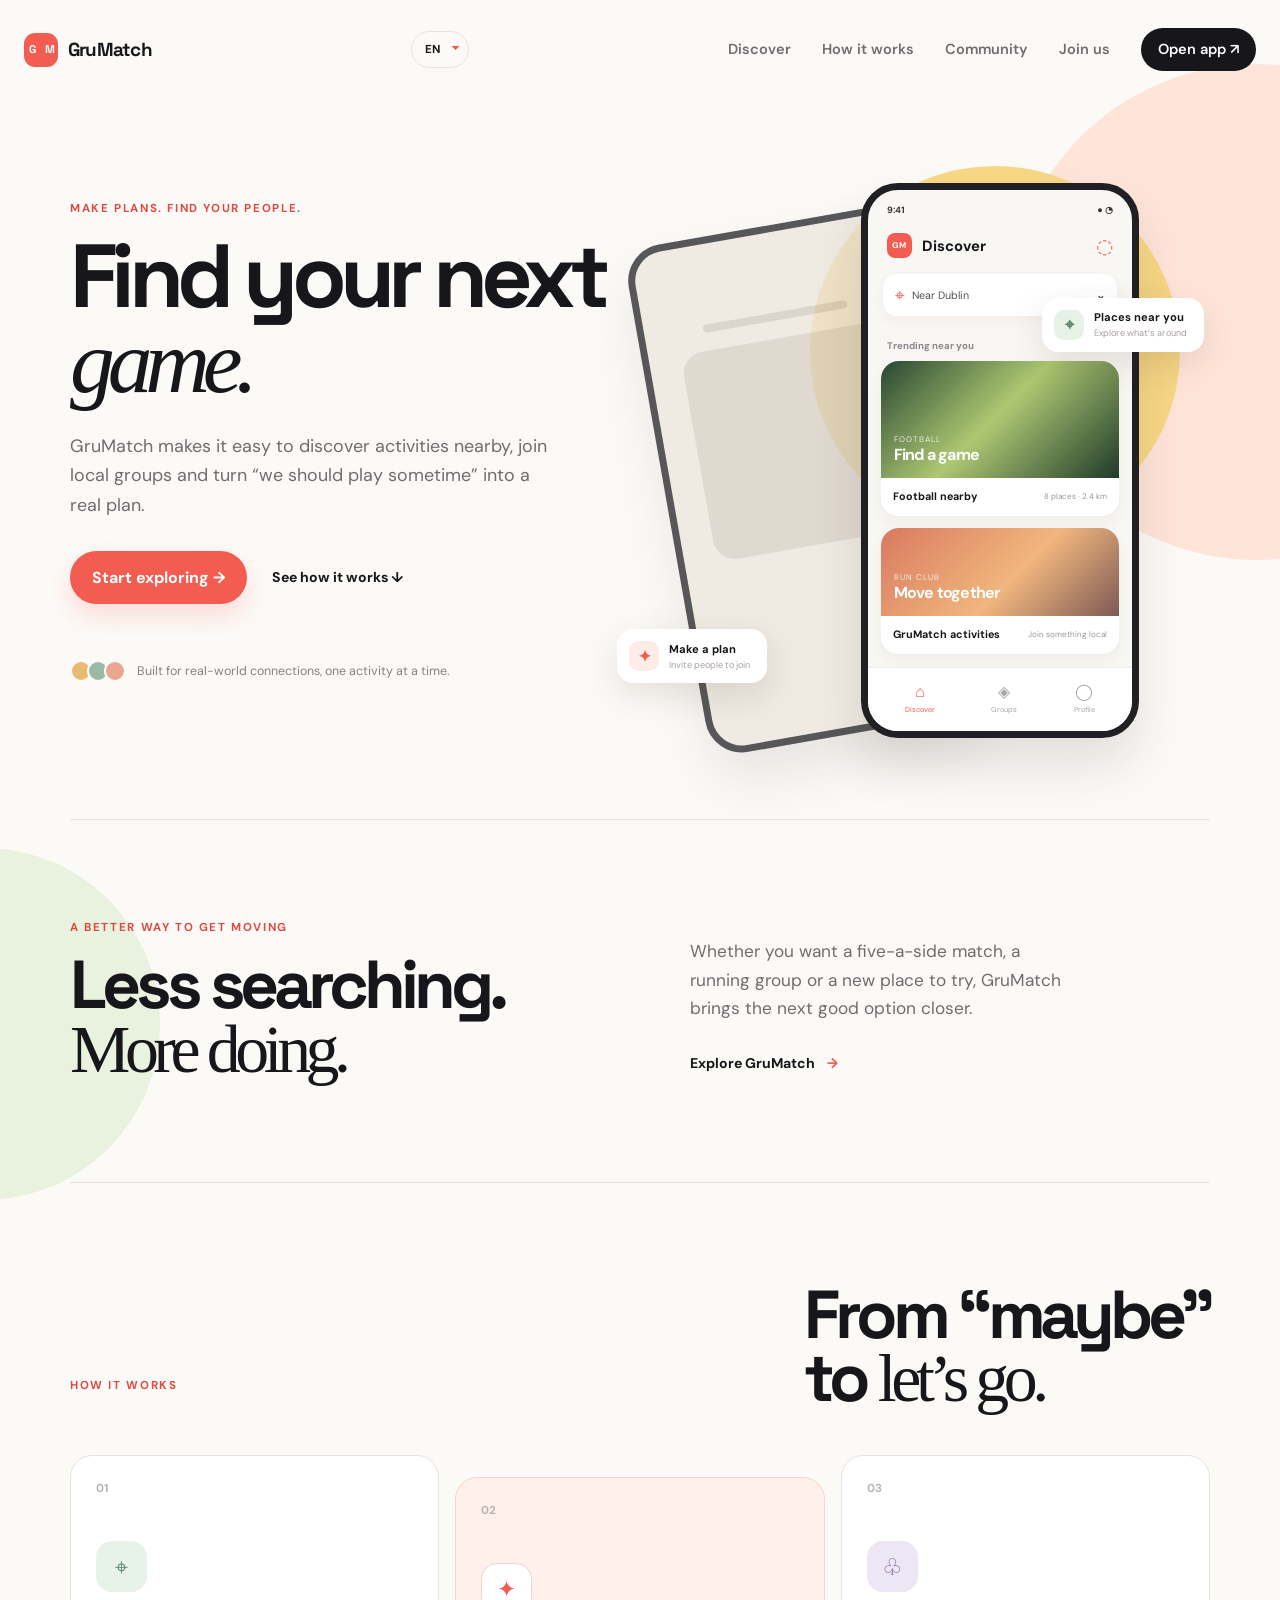
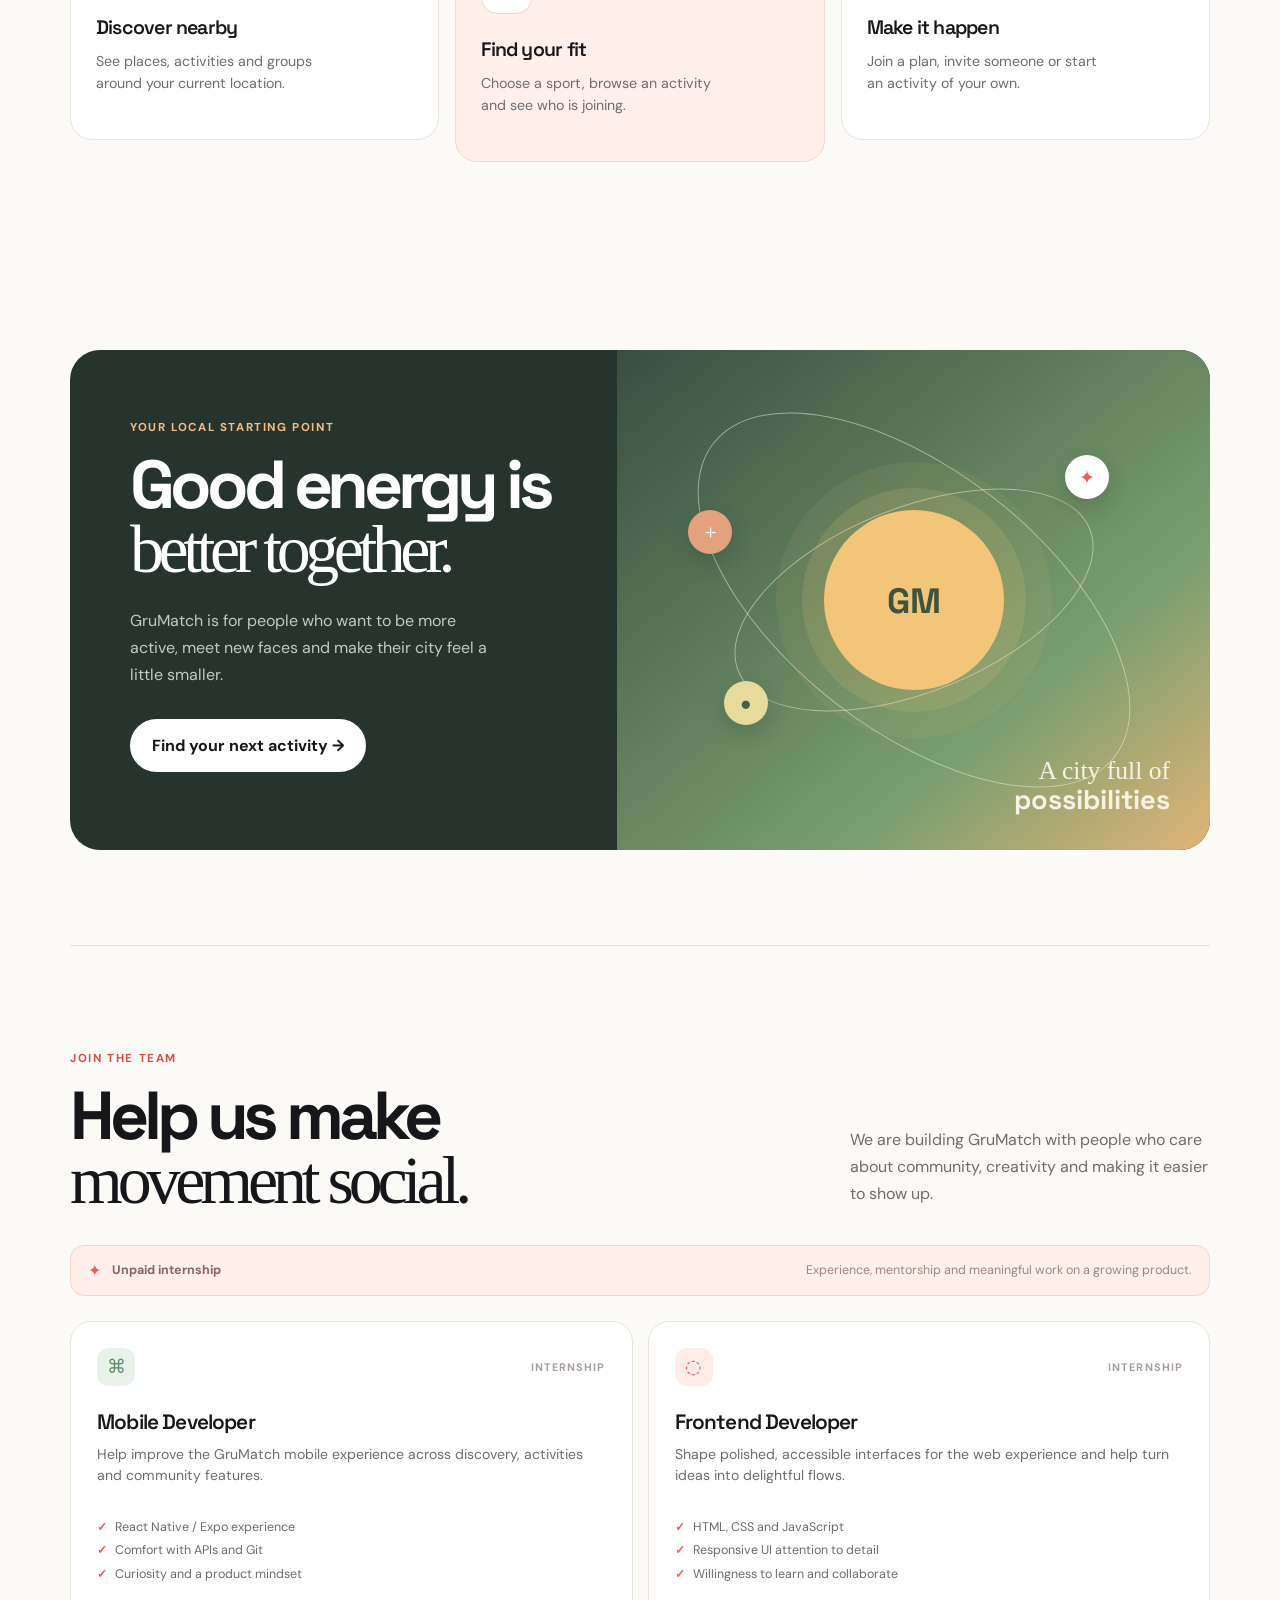
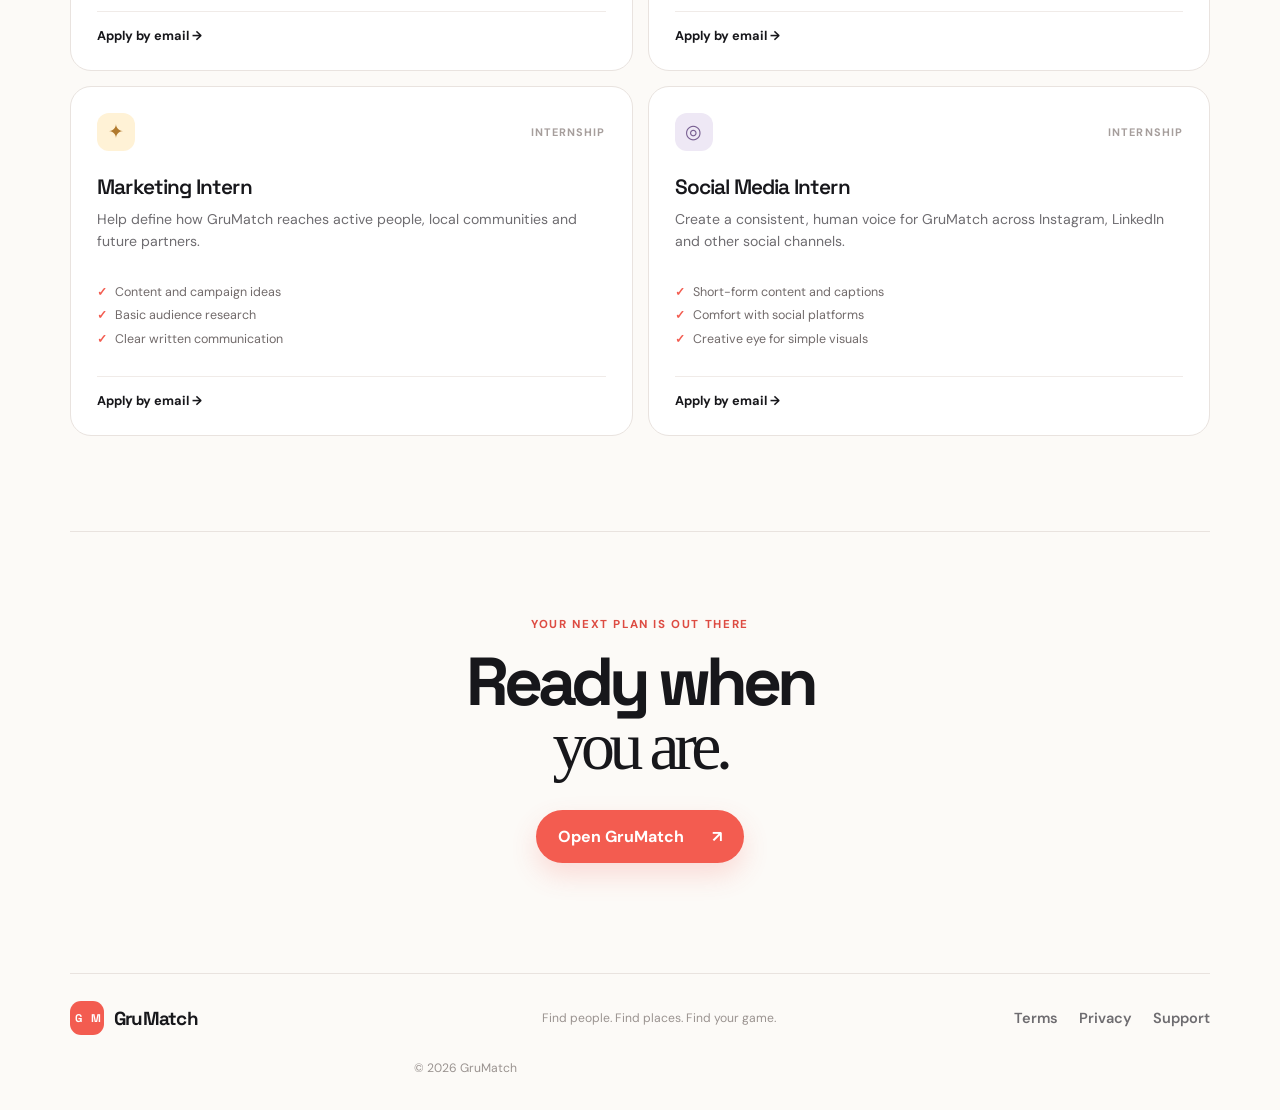
==== commit 2cba21e9: "Translate landing page content to Portuguese" ====
--- a/index.html
+++ b/index.html
@@ -66,5 +66,6 @@
       const copy={en:{nav:['Discover','How it works','Community','Join us','Open app ↗'],heroEyebrow:'Make plans. Find your people.',heroTitle:'Find your next <em>game.</em>',heroLead:'GruMatch makes it easy to discover activities nearby, join local groups and turn “we should play sometime” into a real plan.',heroButton:'Start exploring →',heroLink:'See how it works ↓',discoverEyebrow:'A better way to get moving',discoverTitle:'Less searching.<br><span>More doing.</span>',discoverText:'Whether you want a five-a-side match, a running group or a new place to try, GruMatch brings the next good option closer.',howEyebrow:'How it works',howTitle:'From “maybe”<br>to <span>let’s go.</span>',communityEyebrow:'Your local starting point',communityTitle:'Good energy is<br><span>better together.</span>',communityText:'GruMatch is for people who want to be more active, meet new faces and make their city feel a little smaller.',careersEyebrow:'Join the team',careersTitle:'Help us make<br><span>movement social.</span>',careersText:'We are building GruMatch with people who care about community, creativity and making it easier to show up.',finalEyebrow:'Your next plan is out there',finalTitle:'Ready when<br><span>you are.</span>'},pt:{nav:['Descobrir','Como funciona','Comunidade','Junte-se','Abrir app ↗'],heroEyebrow:'Faça planos. Encontre sua gente.',heroTitle:'Encontre seu próximo <em>jogo.</em>',heroLead:'O GruMatch ajuda você a descobrir atividades perto de você, participar de grupos locais e transformar “a gente deveria jogar qualquer dia” em um plano de verdade.',heroButton:'Começar a explorar →',heroLink:'Veja como funciona ↓',discoverEyebrow:'Uma forma melhor de se movimentar',discoverTitle:'Menos procura.<br><span>Mais ação.</span>',discoverText:'Seja uma partida de futebol, um grupo de corrida ou um lugar novo para conhecer, o GruMatch aproxima a próxima boa opção.',howEyebrow:'Como funciona',howTitle:'Do “talvez”<br>ao <span>vamos nessa.</span>',communityEyebrow:'Seu ponto de partida local',communityTitle:'Boa energia é<br><span>melhor junto.</span>',communityText:'O GruMatch é para quem quer ser mais ativo, conhecer novas pessoas e fazer a cidade parecer um pouco menor.',careersEyebrow:'Faça parte do time',careersTitle:'Ajude a tornar<br><span>o movimento social.</span>',careersText:'Estamos construindo o GruMatch com pessoas que acreditam em comunidade, criatividade e em facilitar o primeiro passo.',finalEyebrow:'Seu próximo plano está esperando',finalTitle:'Pronto quando<br><span>você estiver.</span>'}};
       const setText=(selector,value)=>{const el=document.querySelector(selector);if(el)el.innerHTML=value};const applyLanguage=(lang)=>{const c=copy[lang]||copy.en;document.documentElement.lang=lang;document.querySelectorAll('.site-nav>a').forEach((el,i)=>el.innerHTML=c.nav[i]);setText('.hero .eyebrow',c.heroEyebrow);setText('.hero h1',c.heroTitle);setText('.hero-lede',c.heroLead);setText('.hero-actions .button',c.heroButton);setText('.hero-actions .text-link',c.heroLink);setText('#discover .eyebrow',c.discoverEyebrow);setText('#discover h2',c.discoverTitle);setText('#discover .discover-copy p',c.discoverText);setText('#how-it-works .eyebrow',c.howEyebrow);setText('#how-it-works h2',c.howTitle);setText('#community .eyebrow',c.communityEyebrow);setText('#community h2',c.communityTitle);setText('#community .community-copy p:not(.eyebrow)',c.communityText);setText('#careers .eyebrow',c.careersEyebrow);setText('#careers h2',c.careersTitle);setText('#careers .careers-heading>p',c.careersText);setText('.final-cta .eyebrow',c.finalEyebrow);setText('.final-cta h2',c.finalTitle);localStorage.setItem('grumatch-language',lang)};const picker=document.querySelector('#language-select');const saved=localStorage.getItem('grumatch-language')||'en';picker.value=saved;applyLanguage(saved);picker.addEventListener('change',e=>applyLanguage(e.target.value));
     </script>
+    <script src="language.js"></script>
   </body>
 </html>
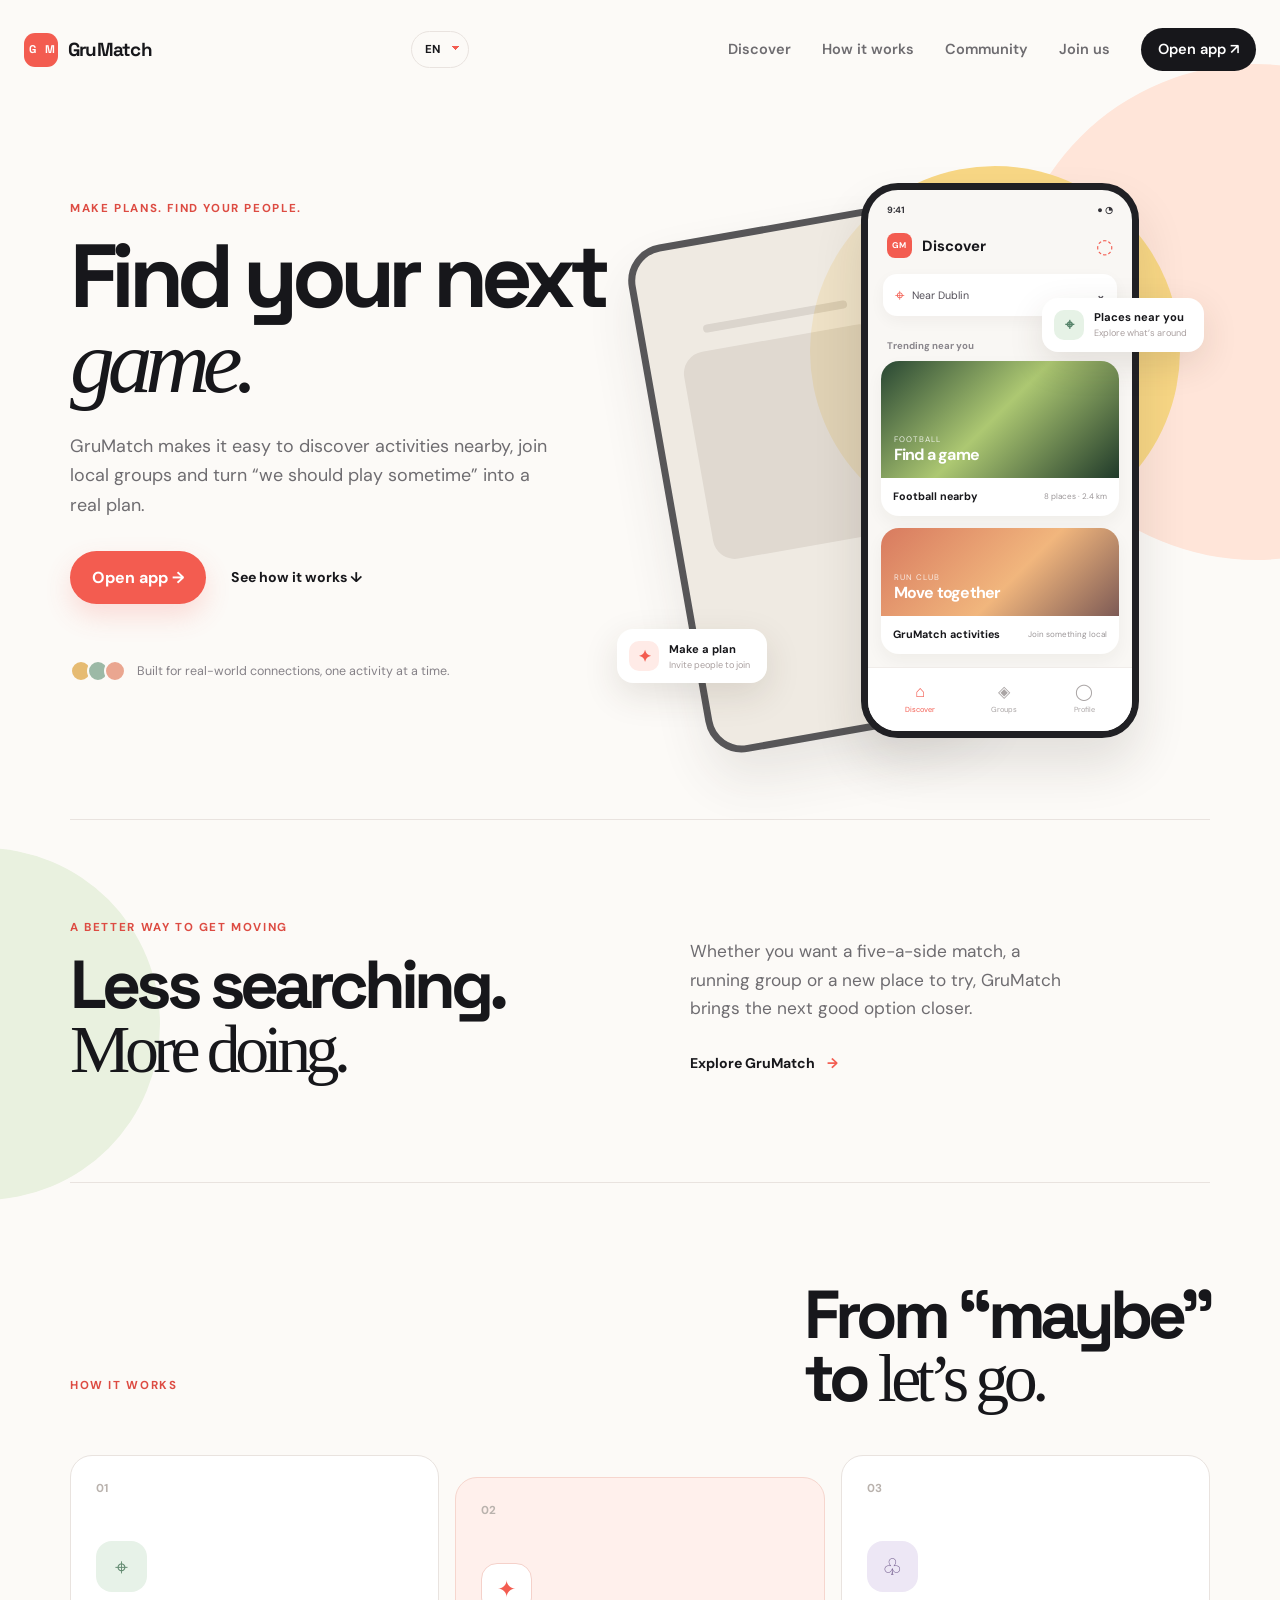
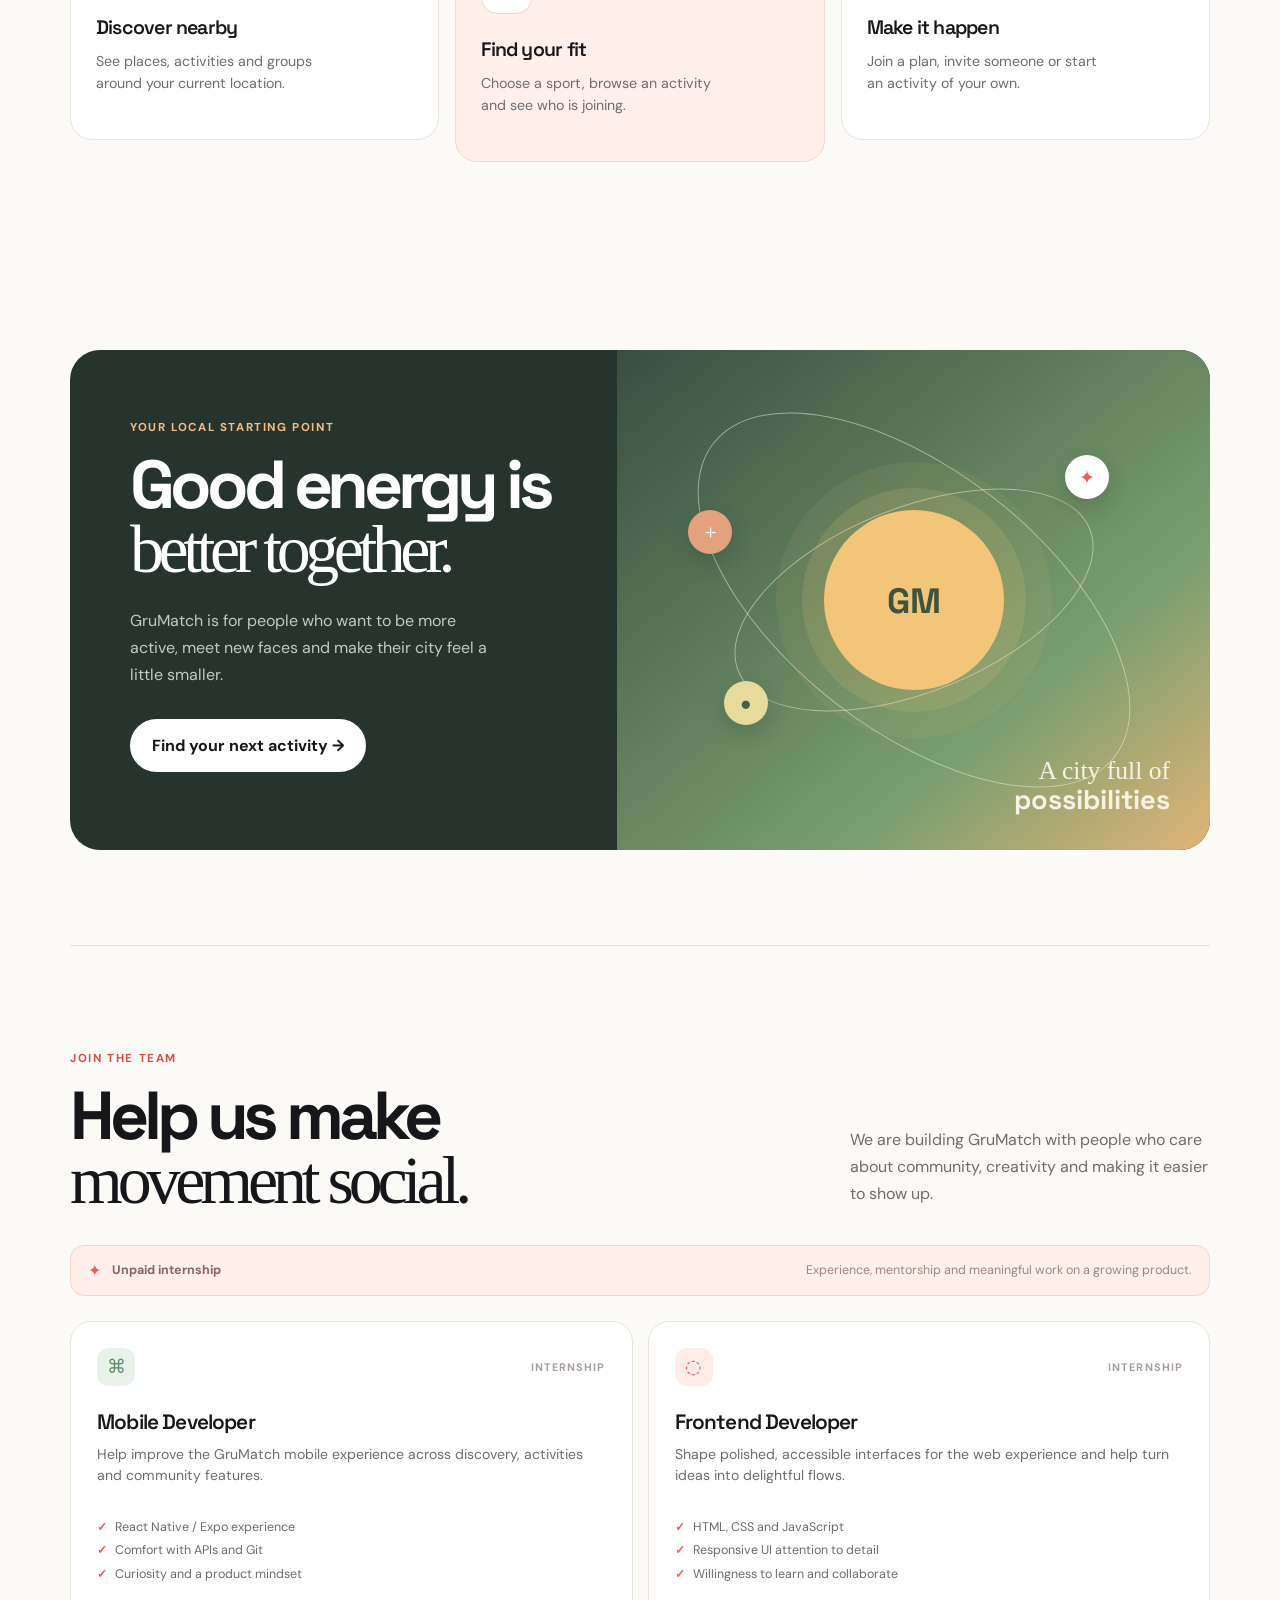
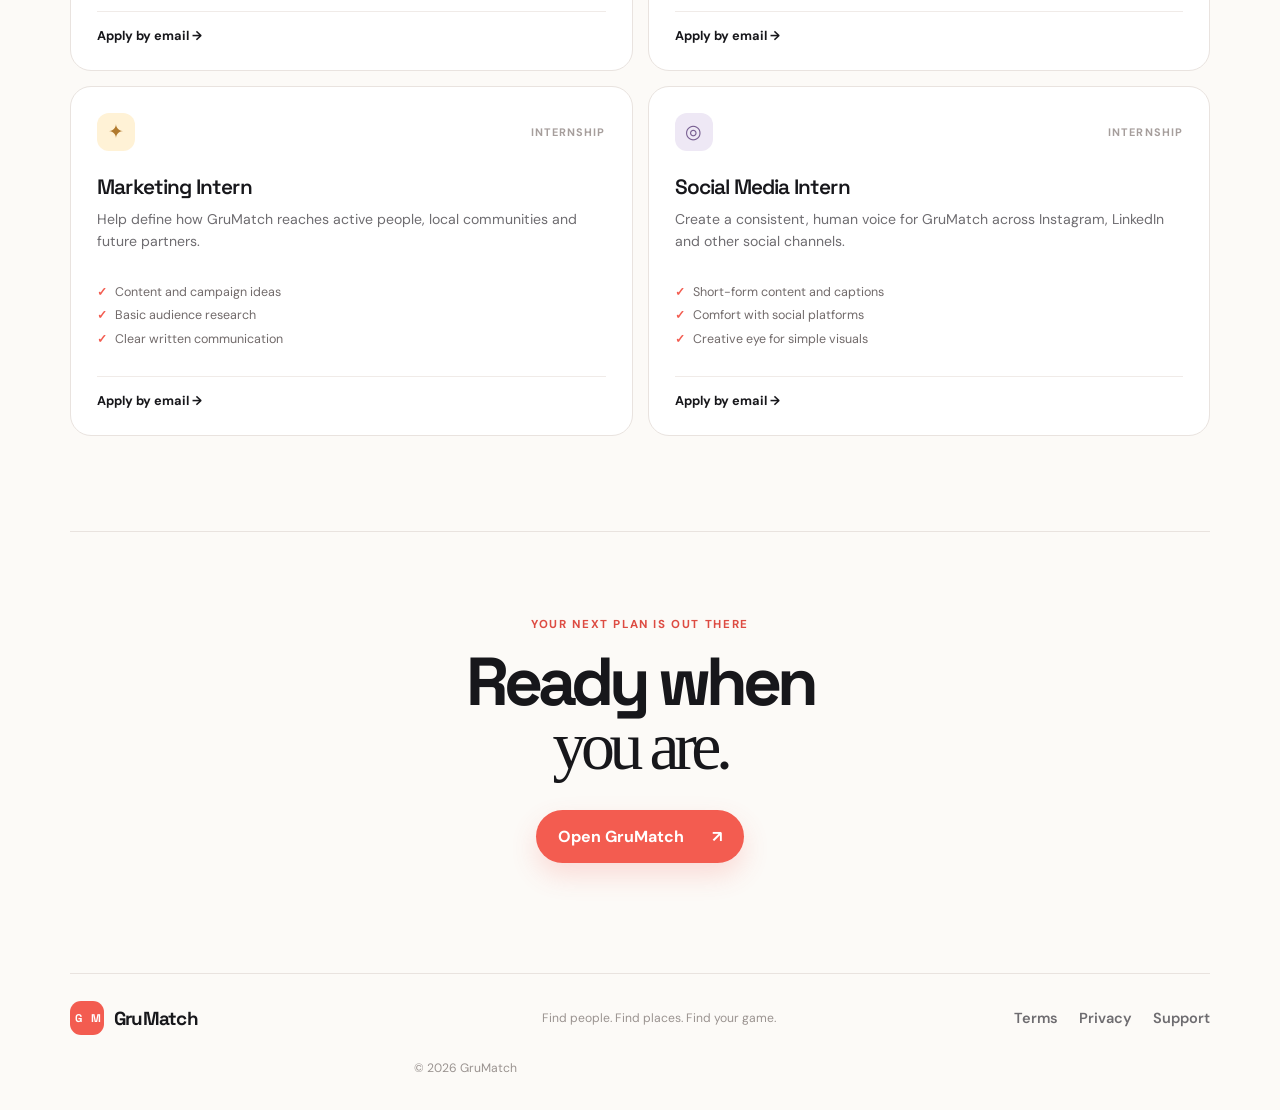
==== commit fb246794: "Add Spanish French and Italian translations" ====
--- a/index.html
+++ b/index.html
@@ -18,7 +18,7 @@
     <div class="page-glow page-glow--two" aria-hidden="true"></div>
     <header class="site-header">
       <a class="brand" href="#top" aria-label="GruMatch home"><span class="brand-mark" aria-hidden="true"><span>G</span><span>M</span></span><span>GruMatch</span></a>
-      <div class="header-actions"><label class="language-picker"><span class="sr-only">Language</span><select id="language-select" aria-label="Language"><option value="en">EN</option><option value="pt">PT</option></select></label><button class="menu-toggle" type="button" aria-expanded="false" aria-controls="site-nav">Menu</button></div>
+      <div class="header-actions"><label class="language-picker"><span class="sr-only">Language</span><select id="language-select" aria-label="Language"><option value="en">EN</option><option value="pt">PT</option><option value="es">ES</option><option value="fr">FR</option><option value="it">IT</option></select></label><button class="menu-toggle" type="button" aria-expanded="false" aria-controls="site-nav">Menu</button></div>
       <nav id="site-nav" class="site-nav" aria-label="Main navigation">
         <a href="#discover">Discover</a><a href="#how-it-works">How it works</a><a href="#community">Community</a><a href="#careers">Join us</a><a class="nav-cta" href="https://www.grumatch.com">Open app <span aria-hidden="true">↗</span></a>
       </nav>
@@ -67,5 +67,6 @@
       const setText=(selector,value)=>{const el=document.querySelector(selector);if(el)el.innerHTML=value};const applyLanguage=(lang)=>{const c=copy[lang]||copy.en;document.documentElement.lang=lang;document.querySelectorAll('.site-nav>a').forEach((el,i)=>el.innerHTML=c.nav[i]);setText('.hero .eyebrow',c.heroEyebrow);setText('.hero h1',c.heroTitle);setText('.hero-lede',c.heroLead);setText('.hero-actions .button',c.heroButton);setText('.hero-actions .text-link',c.heroLink);setText('#discover .eyebrow',c.discoverEyebrow);setText('#discover h2',c.discoverTitle);setText('#discover .discover-copy p',c.discoverText);setText('#how-it-works .eyebrow',c.howEyebrow);setText('#how-it-works h2',c.howTitle);setText('#community .eyebrow',c.communityEyebrow);setText('#community h2',c.communityTitle);setText('#community .community-copy p:not(.eyebrow)',c.communityText);setText('#careers .eyebrow',c.careersEyebrow);setText('#careers h2',c.careersTitle);setText('#careers .careers-heading>p',c.careersText);setText('.final-cta .eyebrow',c.finalEyebrow);setText('.final-cta h2',c.finalTitle);localStorage.setItem('grumatch-language',lang)};const picker=document.querySelector('#language-select');const saved=localStorage.getItem('grumatch-language')||'en';picker.value=saved;applyLanguage(saved);picker.addEventListener('change',e=>applyLanguage(e.target.value));
     </script>
     <script src="language.js"></script>
+    <script src="i18n-plus.js"></script>
   </body>
 </html>
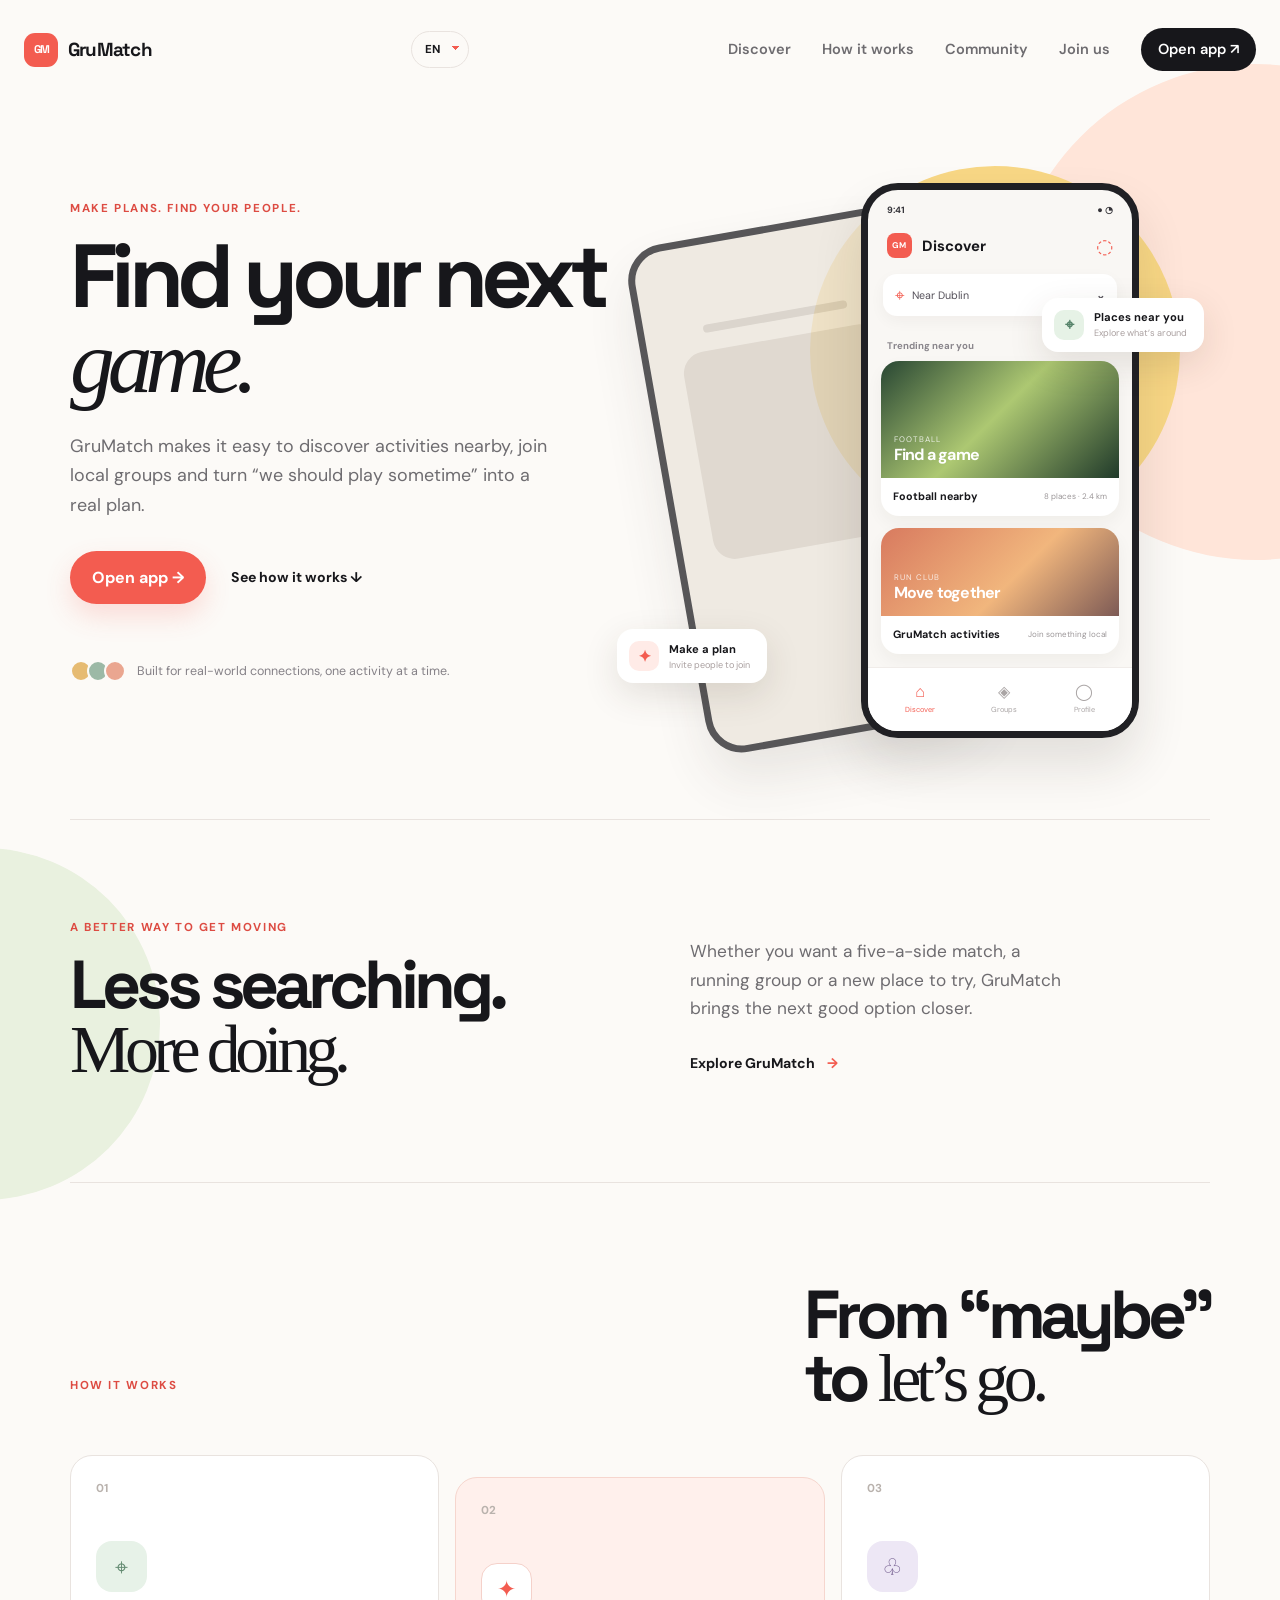
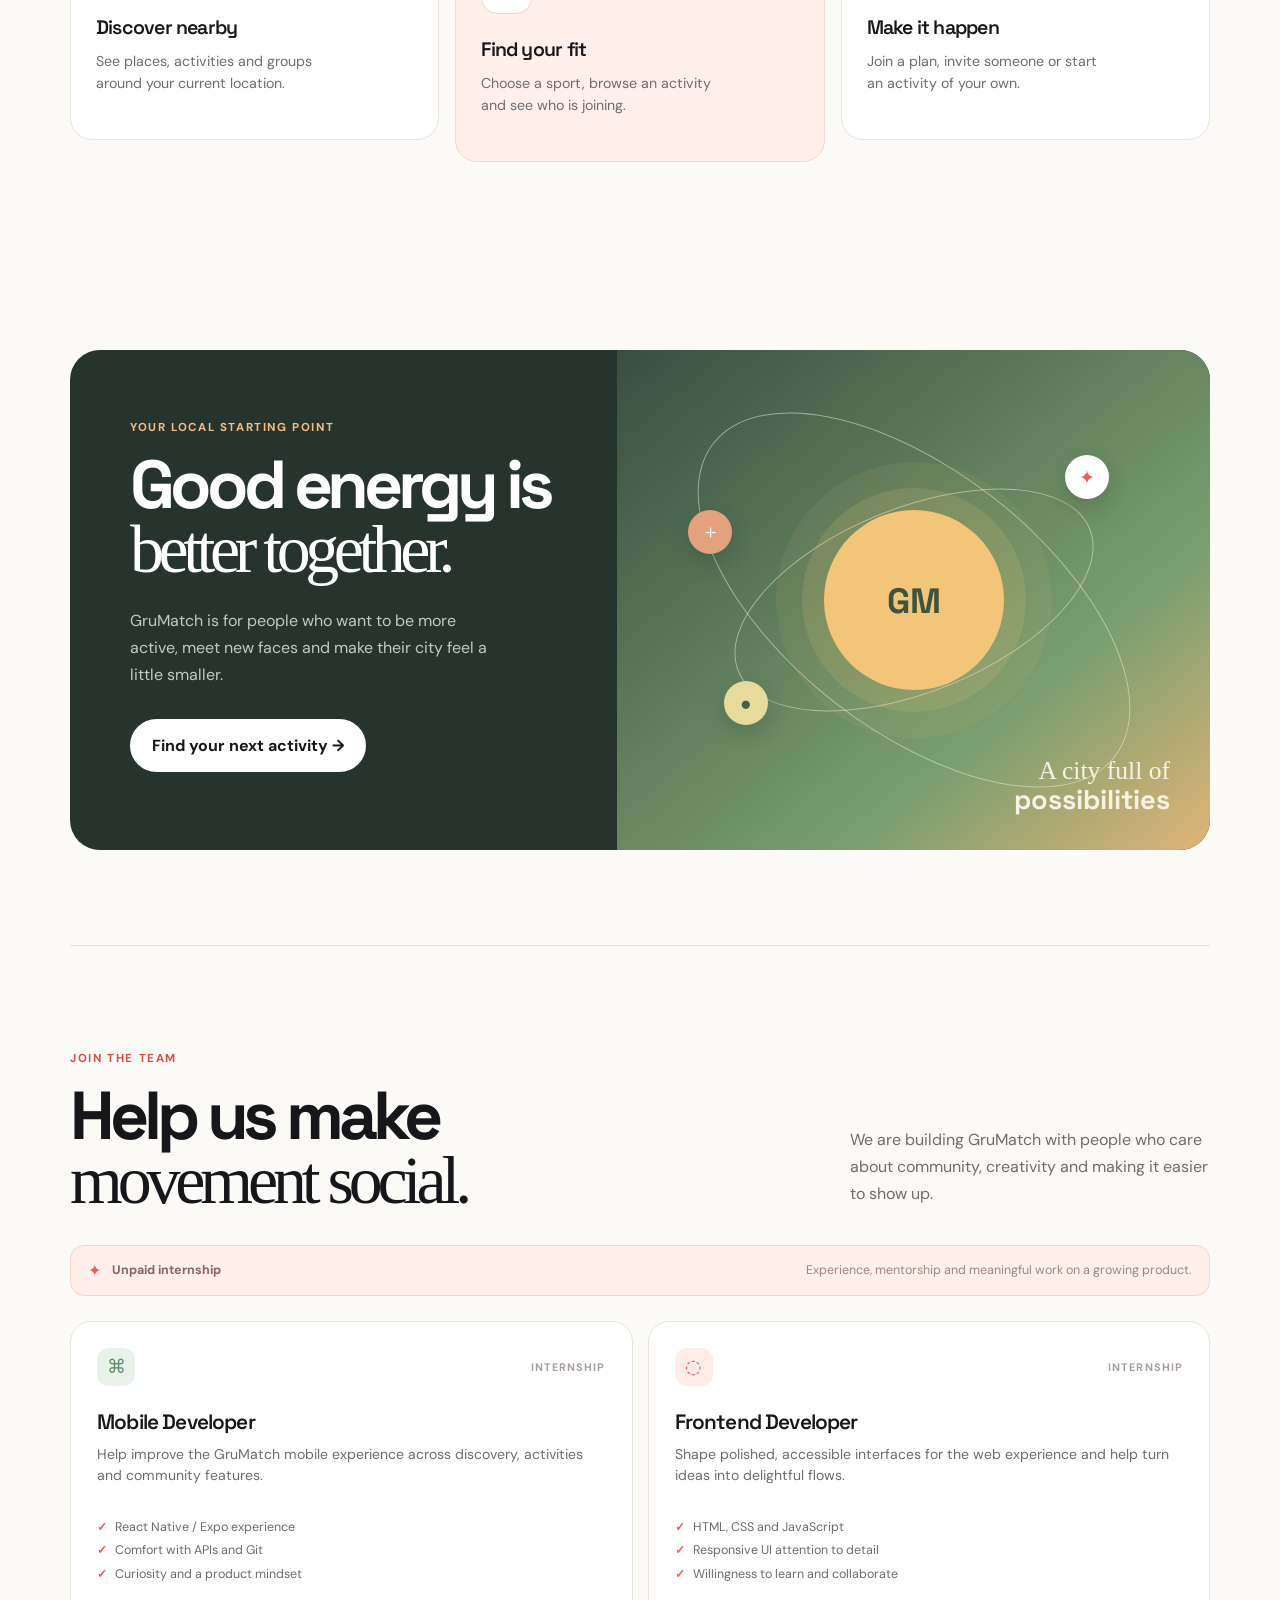
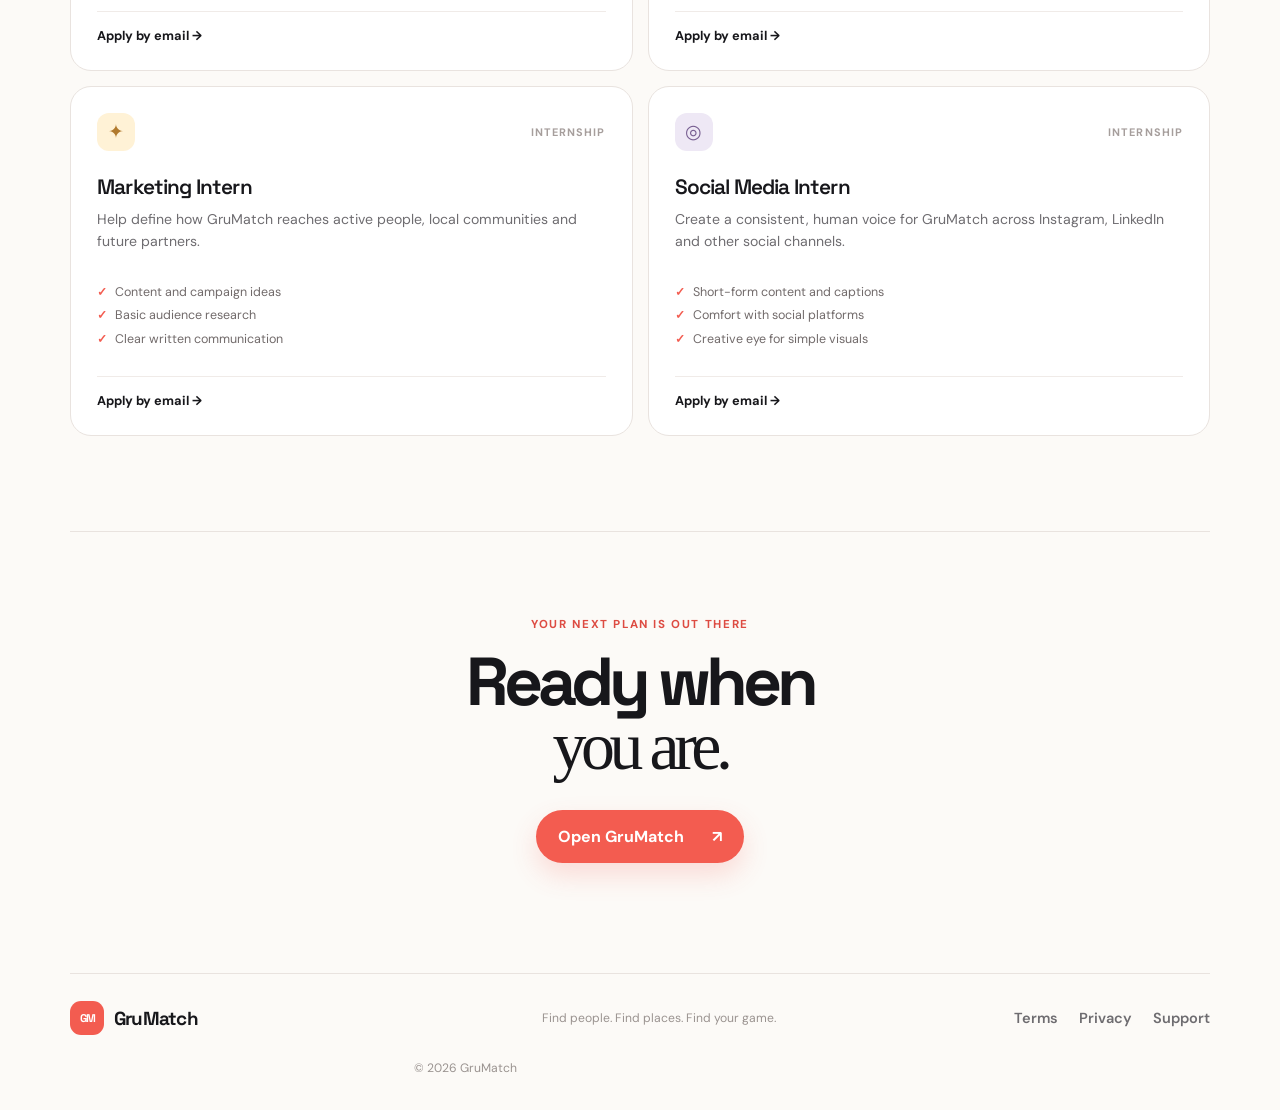
==== commit ccb81671: "Add social link preview metadata and image" ====
--- a/index.html
+++ b/index.html
@@ -5,6 +5,18 @@
     <meta name="viewport" content="width=device-width, initial-scale=1.0" />
     <meta name="description" content="GruMatch helps you discover nearby sports, activities and people to play with." />
     <meta name="theme-color" content="#f45c4e" />
+    <link rel="canonical" href="https://play.grumatch.com/" />
+    <link rel="icon" type="image/svg+xml" href="share-card.svg" />
+    <meta property="og:type" content="website" />
+    <meta property="og:url" content="https://play.grumatch.com/" />
+    <meta property="og:title" content="GruMatch — Find your next game" />
+    <meta property="og:description" content="Discover sports, activities, groups and people near you with GruMatch." />
+    <meta property="og:image" content="https://play.grumatch.com/share-card.svg" />
+    <meta property="og:image:alt" content="GruMatch — Find your next game" />
+    <meta name="twitter:card" content="summary_large_image" />
+    <meta name="twitter:title" content="GruMatch — Find your next game" />
+    <meta name="twitter:description" content="Discover sports, activities, groups and people near you with GruMatch." />
+    <meta name="twitter:image" content="https://play.grumatch.com/share-card.svg" />
     <title>GruMatch — Find your next game</title>
     <link rel="preconnect" href="https://fonts.googleapis.com" />
     <link rel="preconnect" href="https://fonts.gstatic.com" crossorigin />
--- a/language.css
+++ b/language.css
@@ -1 +1 @@
-.header-actions{display:flex;align-items:center;gap:10px}.language-picker{display:inline-flex;align-items:center}.language-picker select{appearance:none;border:1px solid var(--line);border-radius:999px;background:var(--cream);padding:10px 28px 10px 13px;color:var(--ink);font:700 .72rem var(--body);cursor:pointer;background-image:linear-gradient(45deg,transparent 50%,var(--coral) 50%),linear-gradient(135deg,var(--coral) 50%,transparent 50%);background-position:calc(100% - 12px) 14px,calc(100% - 8px) 14px;background-size:4px 4px,4px 4px;background-repeat:no-repeat}.sr-only{position:absolute;width:1px;height:1px;padding:0;margin:-1px;overflow:hidden;clip:rect(0,0,0,0);white-space:nowrap;border:0}@media(max-width:850px){.header-actions{gap:8px}.language-picker select{padding:9px 25px 9px 11px}}
+.header-actions{display:flex;align-items:center;gap:10px}.language-picker{display:inline-flex;align-items:center}.language-picker select{appearance:none;border:1px solid var(--line);border-radius:999px;background:var(--cream);padding:10px 28px 10px 13px;color:var(--ink);font:700 .72rem var(--body);cursor:pointer;background-image:linear-gradient(45deg,transparent 50%,var(--coral) 50%),linear-gradient(135deg,var(--coral) 50%,transparent 50%);background-position:calc(100% - 12px) 14px,calc(100% - 8px) 14px;background-size:4px 4px,4px 4px;background-repeat:no-repeat}.brand-mark{display:flex;align-items:center;justify-content:center;gap:0}.brand-mark span{width:auto;transform:none!important}.sr-only{position:absolute;width:1px;height:1px;padding:0;margin:-1px;overflow:hidden;clip:rect(0,0,0,0);white-space:nowrap;border:0}@media(max-width:850px){.header-actions{gap:8px}.language-picker select{padding:9px 25px 9px 11px}}
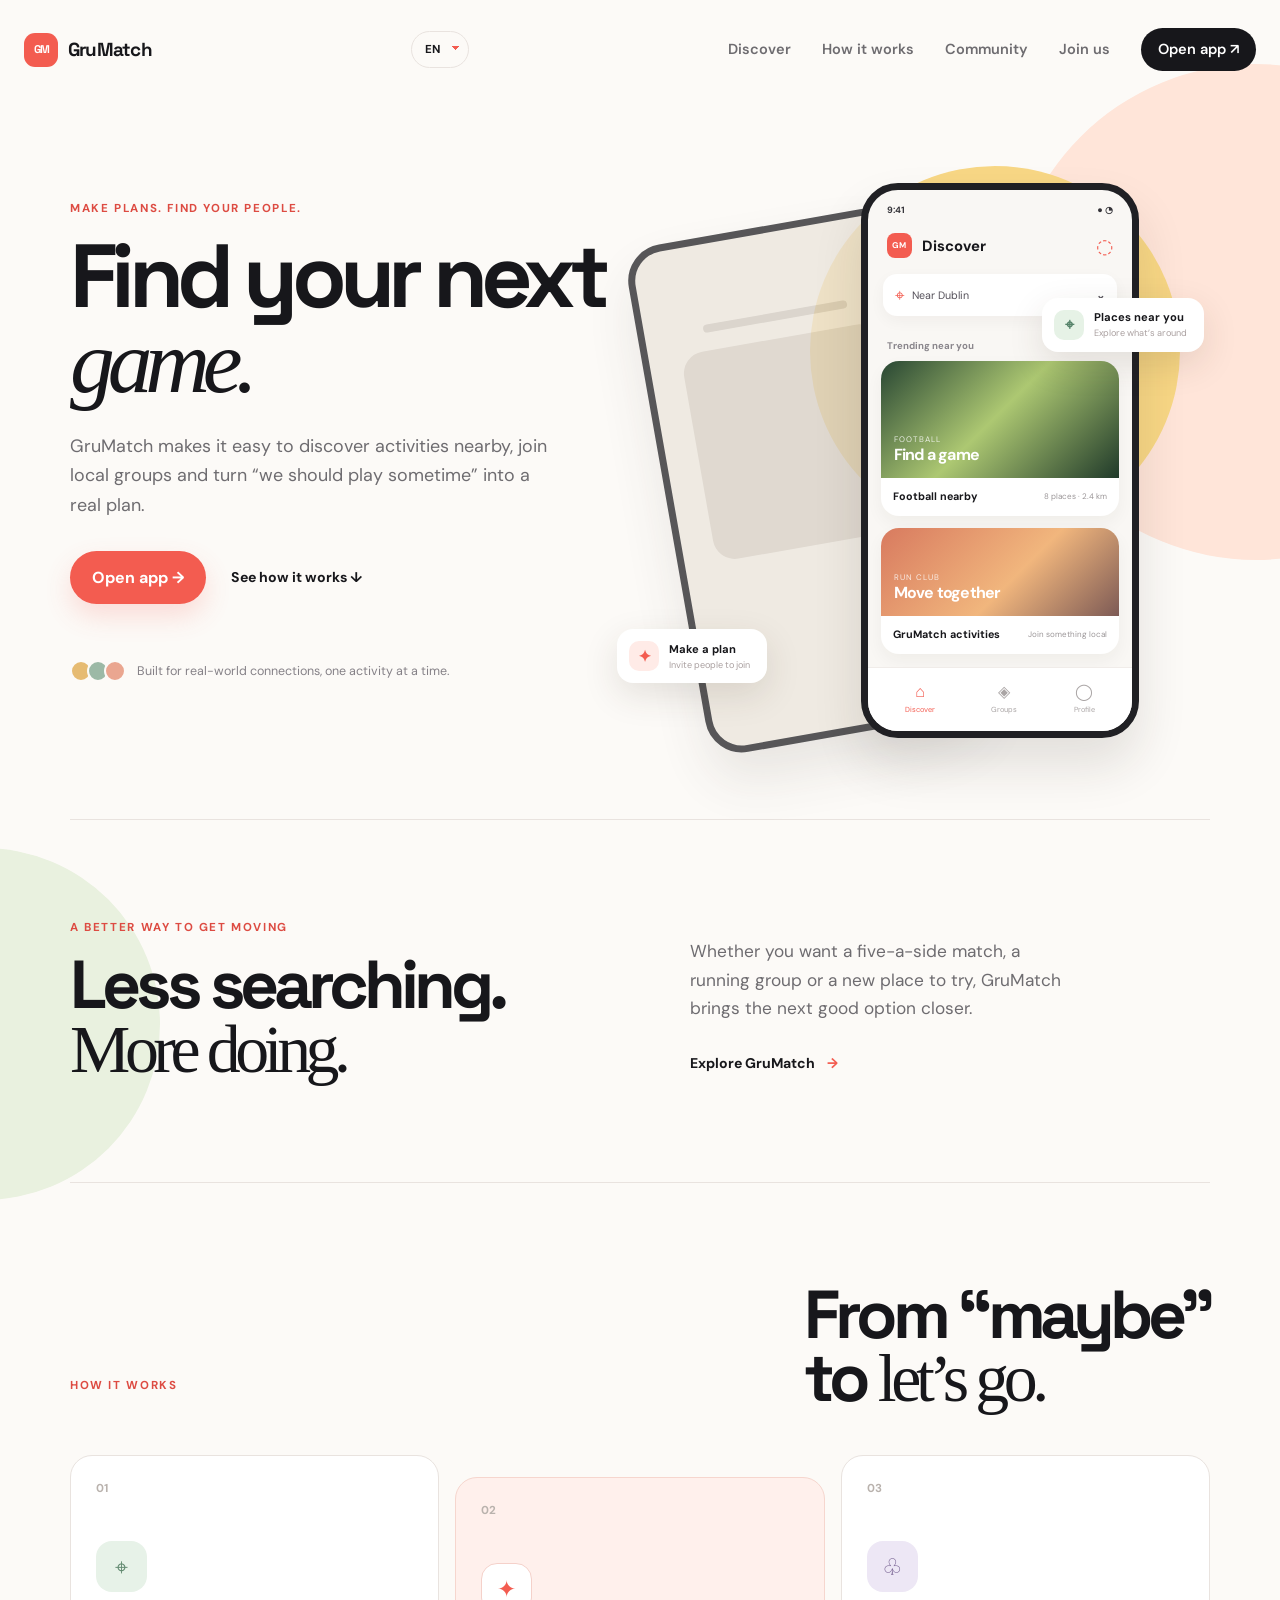
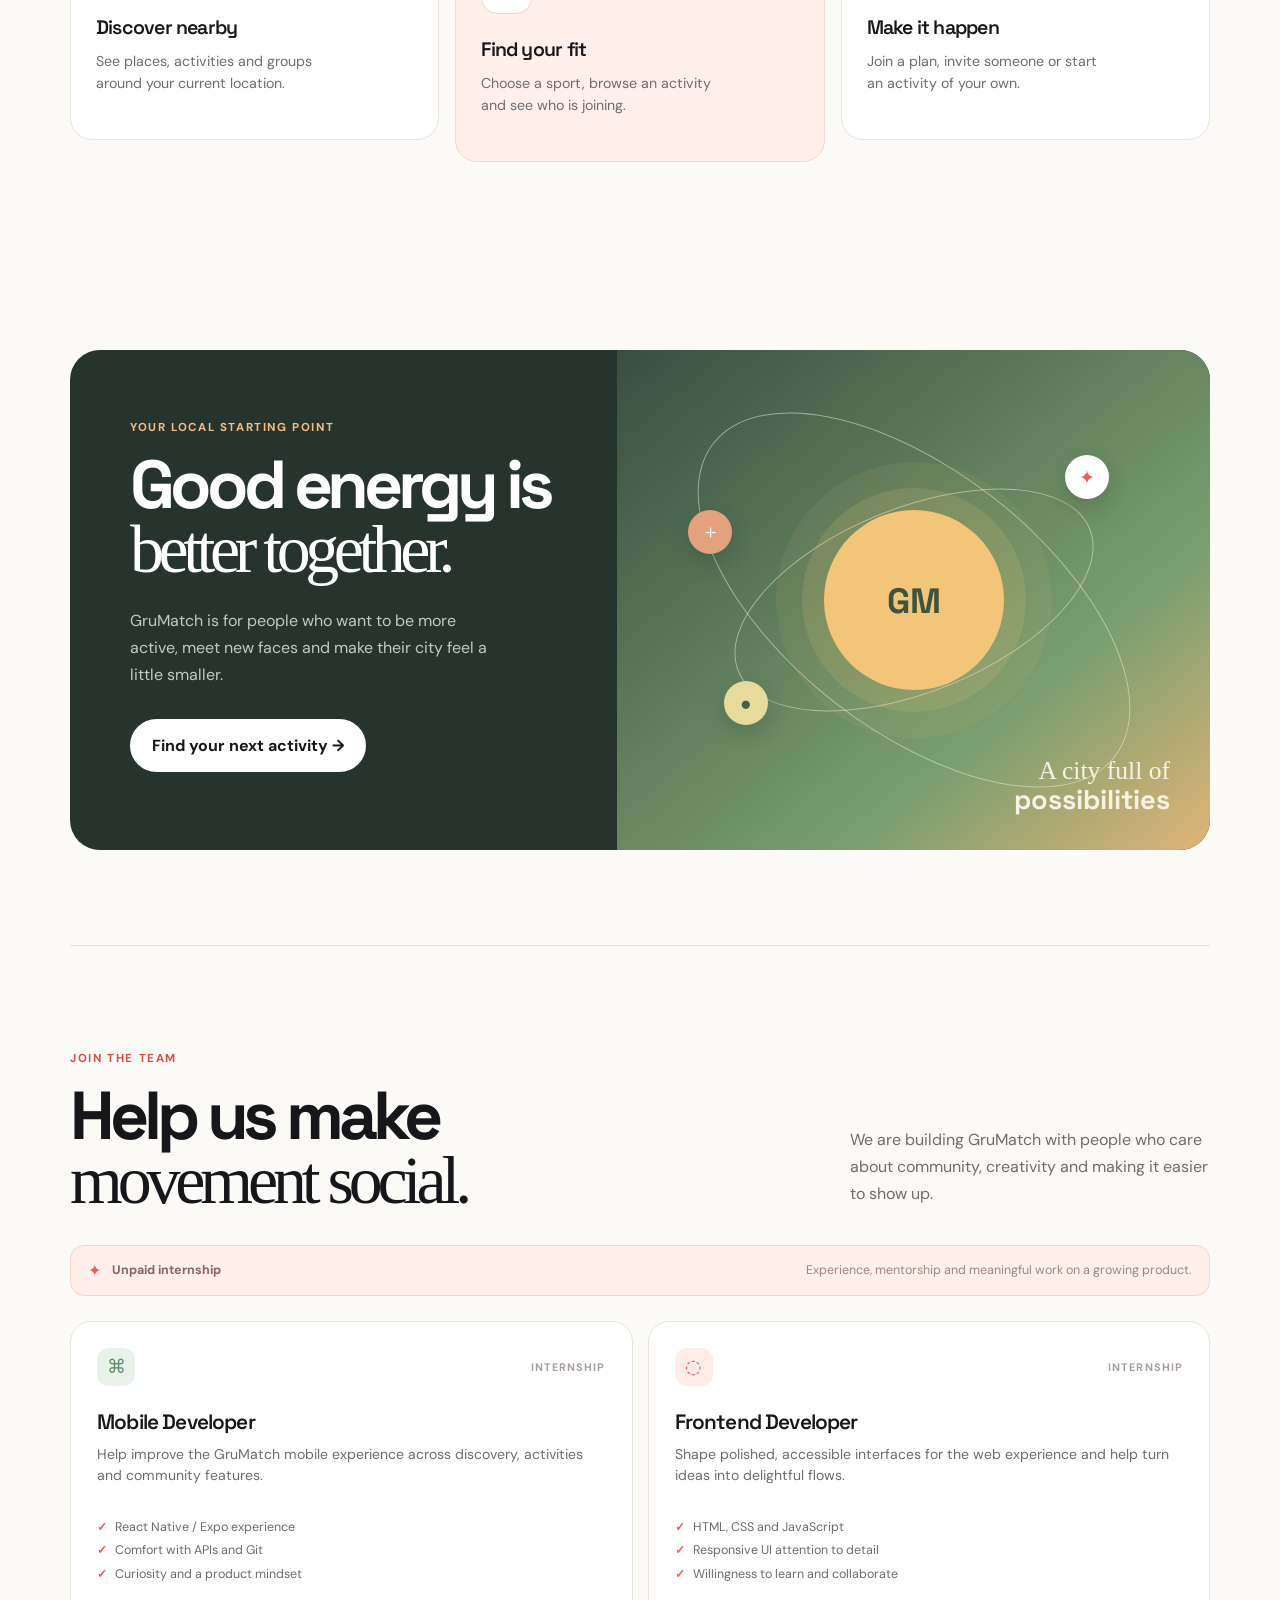
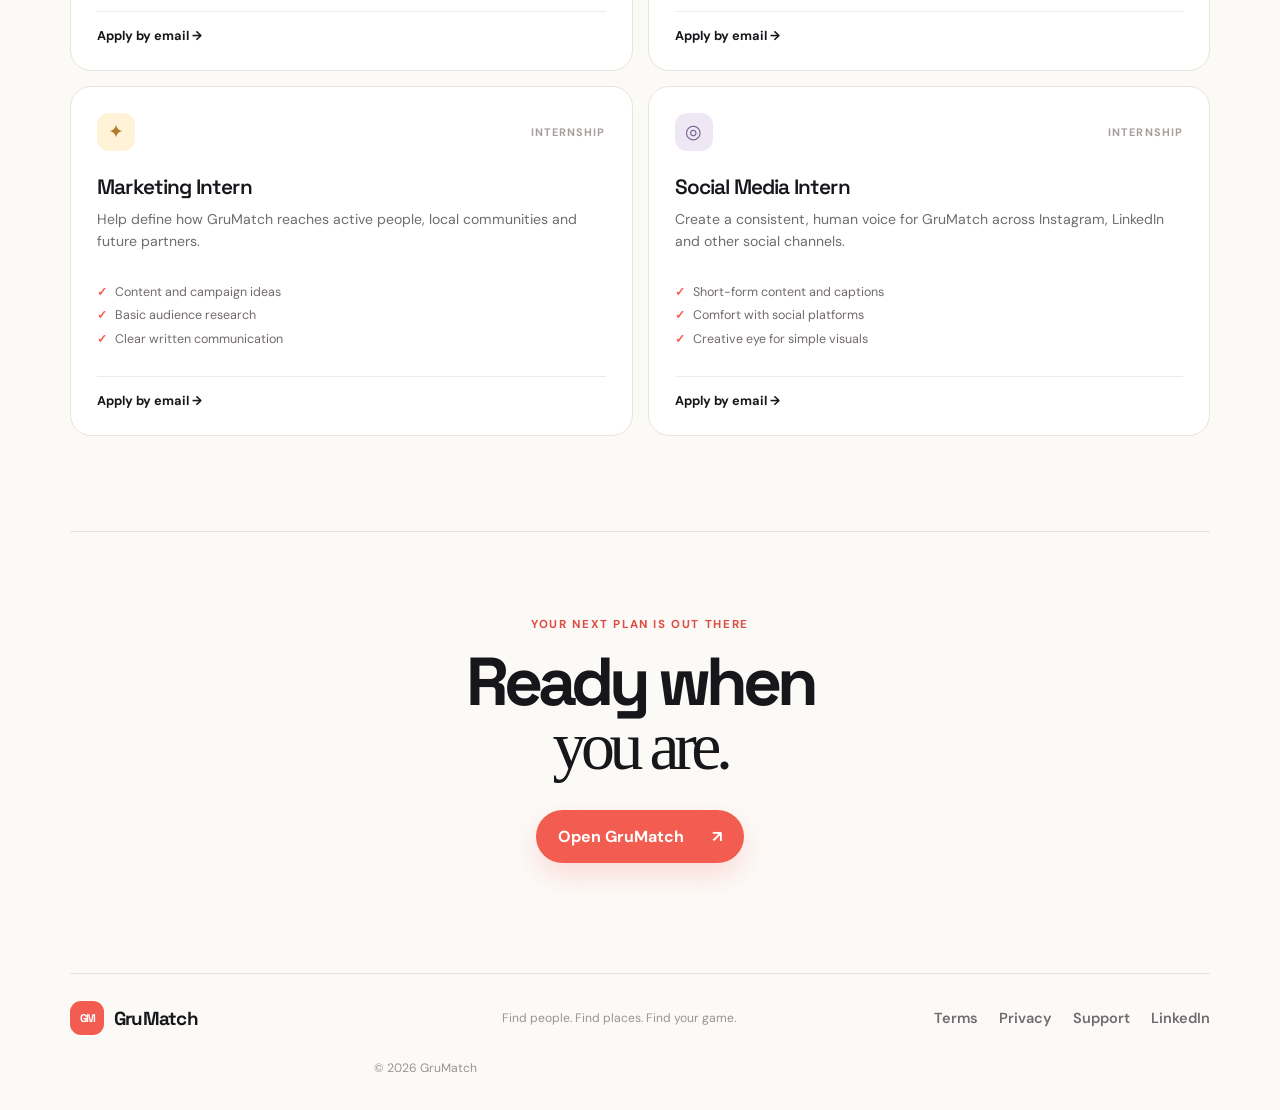
==== commit 067713d8: "Add GruMatch LinkedIn link" ====
--- a/index.html
+++ b/index.html
@@ -72,7 +72,7 @@
       </section>
       <section class="section-shell final-cta"><p class="eyebrow">Your next plan is out there</p><h2>Ready when<br /><span>you are.</span></h2><a class="button button--primary" href="https://www.grumatch.com">Open GruMatch <span aria-hidden="true">↗</span></a></section>
     </main>
-    <footer class="site-footer section-shell"><a class="brand" href="#top"><span class="brand-mark" aria-hidden="true"><span>G</span><span>M</span></span><span>GruMatch</span></a><p>Find people. Find places. Find your game.</p><div class="footer-links"><a href="https://www.grumatch.com/terms">Terms</a><a href="https://www.grumatch.com/privacy">Privacy</a><a href="mailto:supportgrumatch@gmail.com">Support</a></div><small>© 2026 GruMatch</small></footer>
+    <footer class="site-footer section-shell"><a class="brand" href="#top"><span class="brand-mark" aria-hidden="true"><span>G</span><span>M</span></span><span>GruMatch</span></a><p>Find people. Find places. Find your game.</p><div class="footer-links"><a href="https://www.grumatch.com/terms">Terms</a><a href="https://www.grumatch.com/privacy">Privacy</a><a href="mailto:supportgrumatch@gmail.com">Support</a><a href="https://www.linkedin.com/company/grumatch" target="_blank" rel="noopener noreferrer">LinkedIn</a></div><small>© 2026 GruMatch</small></footer>
     <script>
       const toggle=document.querySelector('.menu-toggle'),nav=document.querySelector('.site-nav');toggle?.addEventListener('click',()=>{const open=nav.classList.toggle('is-open');toggle.setAttribute('aria-expanded',String(open))});nav?.querySelectorAll('a').forEach(link=>link.addEventListener('click',()=>{nav.classList.remove('is-open');toggle?.setAttribute('aria-expanded','false')}));
       const copy={en:{nav:['Discover','How it works','Community','Join us','Open app ↗'],heroEyebrow:'Make plans. Find your people.',heroTitle:'Find your next <em>game.</em>',heroLead:'GruMatch makes it easy to discover activities nearby, join local groups and turn “we should play sometime” into a real plan.',heroButton:'Start exploring →',heroLink:'See how it works ↓',discoverEyebrow:'A better way to get moving',discoverTitle:'Less searching.<br><span>More doing.</span>',discoverText:'Whether you want a five-a-side match, a running group or a new place to try, GruMatch brings the next good option closer.',howEyebrow:'How it works',howTitle:'From “maybe”<br>to <span>let’s go.</span>',communityEyebrow:'Your local starting point',communityTitle:'Good energy is<br><span>better together.</span>',communityText:'GruMatch is for people who want to be more active, meet new faces and make their city feel a little smaller.',careersEyebrow:'Join the team',careersTitle:'Help us make<br><span>movement social.</span>',careersText:'We are building GruMatch with people who care about community, creativity and making it easier to show up.',finalEyebrow:'Your next plan is out there',finalTitle:'Ready when<br><span>you are.</span>'},pt:{nav:['Descobrir','Como funciona','Comunidade','Junte-se','Abrir app ↗'],heroEyebrow:'Faça planos. Encontre sua gente.',heroTitle:'Encontre seu próximo <em>jogo.</em>',heroLead:'O GruMatch ajuda você a descobrir atividades perto de você, participar de grupos locais e transformar “a gente deveria jogar qualquer dia” em um plano de verdade.',heroButton:'Começar a explorar →',heroLink:'Veja como funciona ↓',discoverEyebrow:'Uma forma melhor de se movimentar',discoverTitle:'Menos procura.<br><span>Mais ação.</span>',discoverText:'Seja uma partida de futebol, um grupo de corrida ou um lugar novo para conhecer, o GruMatch aproxima a próxima boa opção.',howEyebrow:'Como funciona',howTitle:'Do “talvez”<br>ao <span>vamos nessa.</span>',communityEyebrow:'Seu ponto de partida local',communityTitle:'Boa energia é<br><span>melhor junto.</span>',communityText:'O GruMatch é para quem quer ser mais ativo, conhecer novas pessoas e fazer a cidade parecer um pouco menor.',careersEyebrow:'Faça parte do time',careersTitle:'Ajude a tornar<br><span>o movimento social.</span>',careersText:'Estamos construindo o GruMatch com pessoas que acreditam em comunidade, criatividade e em facilitar o primeiro passo.',finalEyebrow:'Seu próximo plano está esperando',finalTitle:'Pronto quando<br><span>você estiver.</span>'}};
